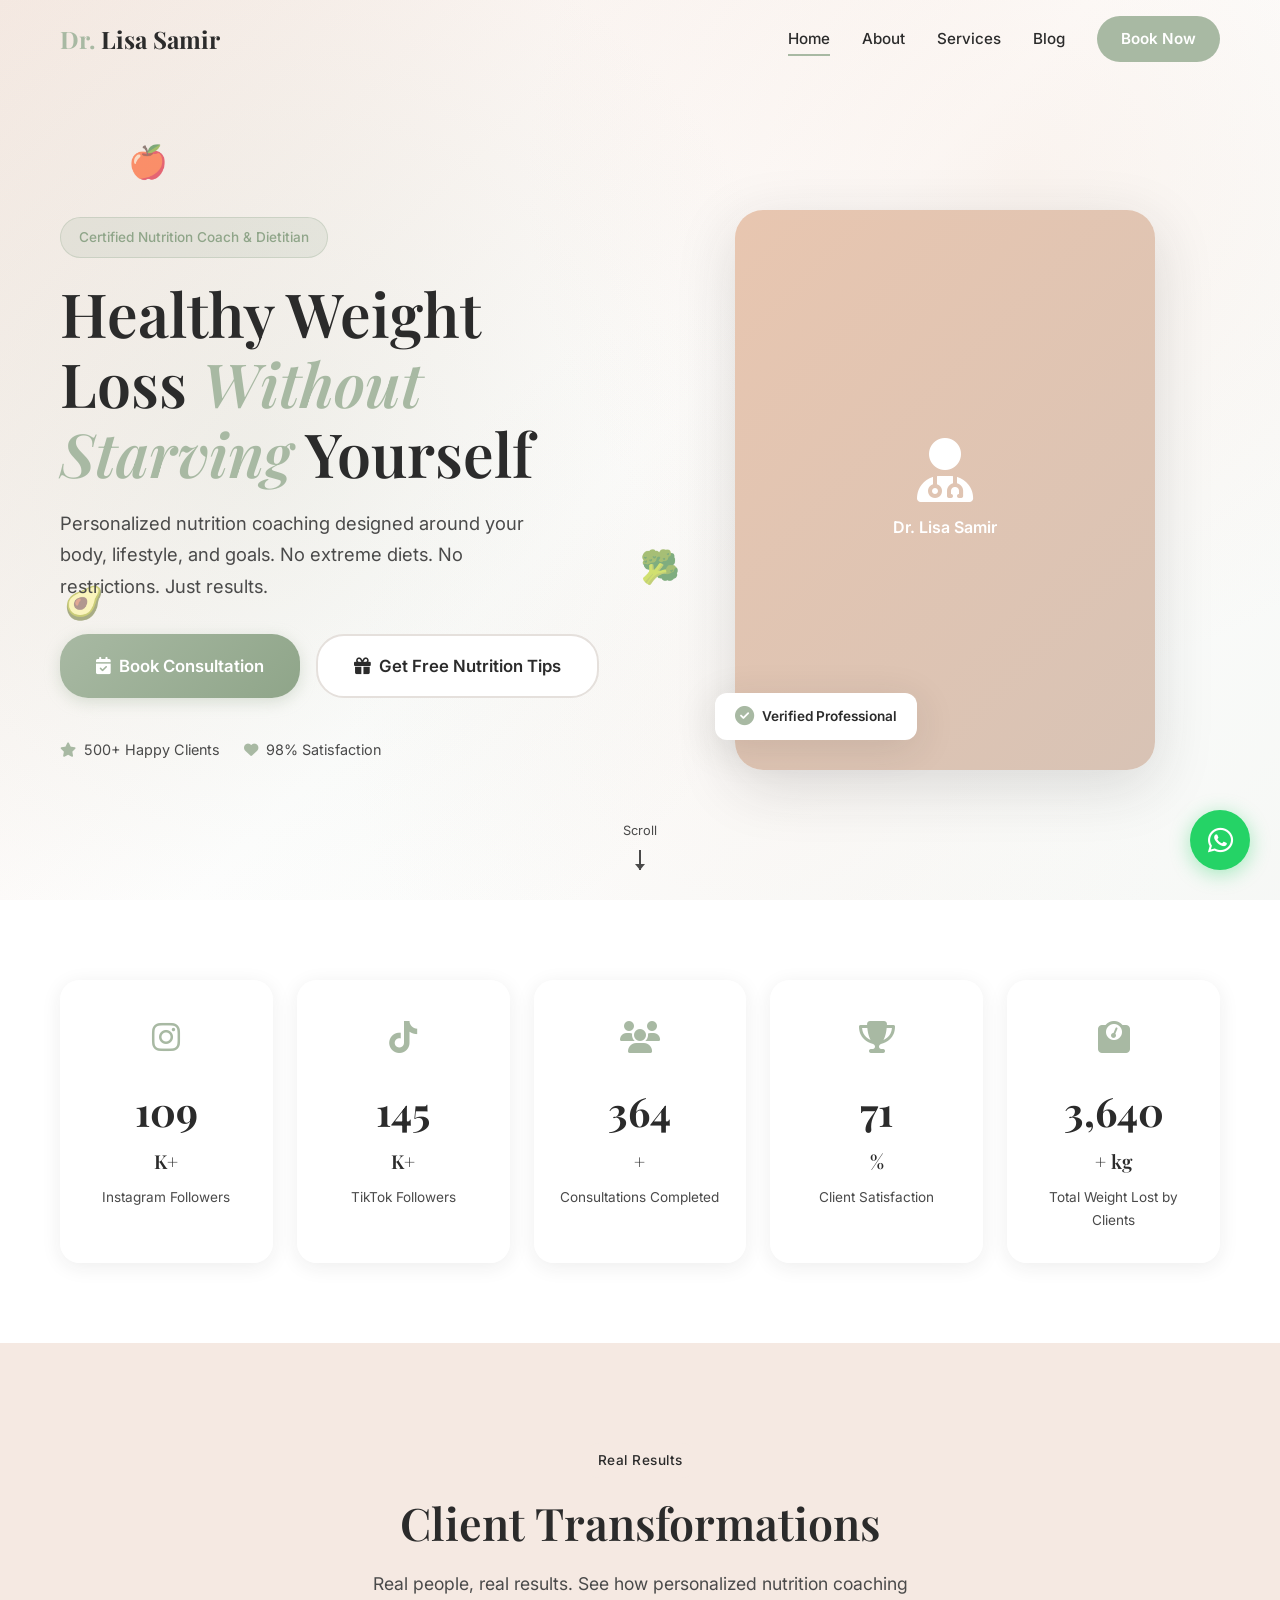
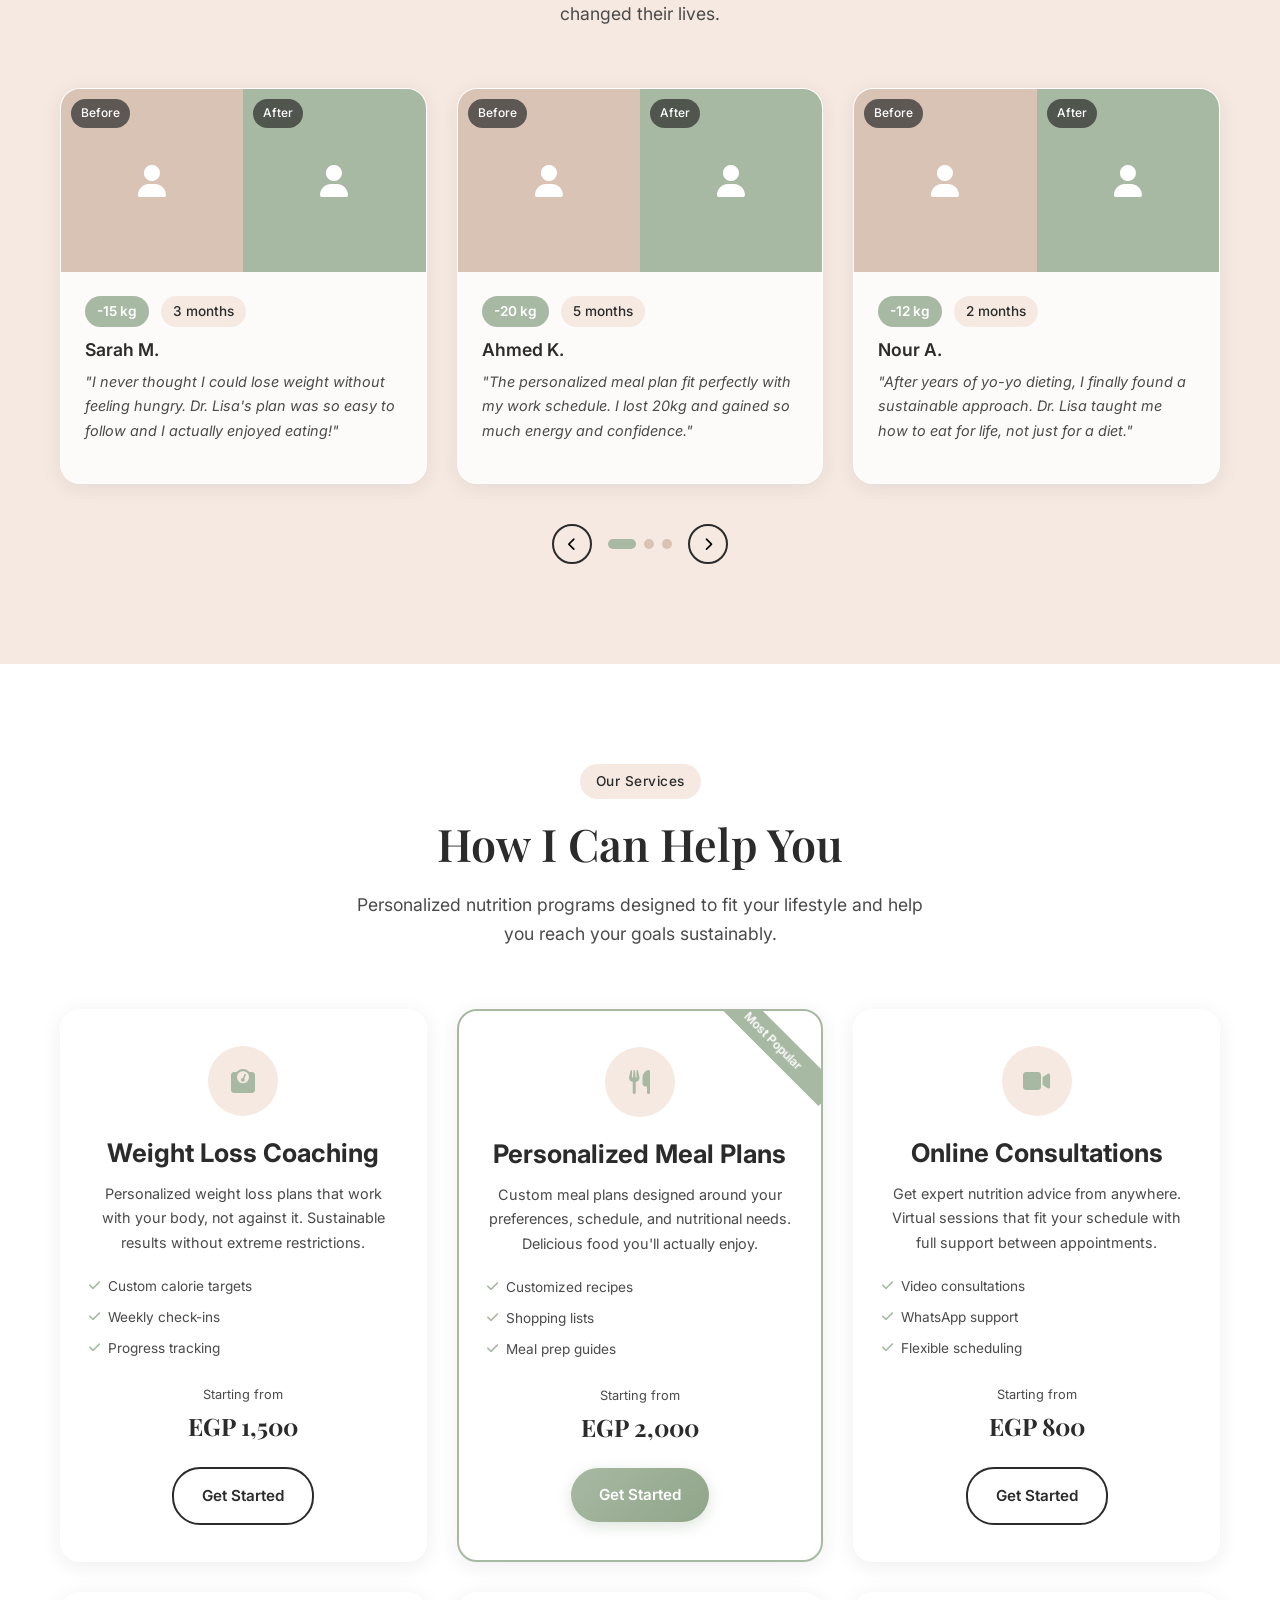
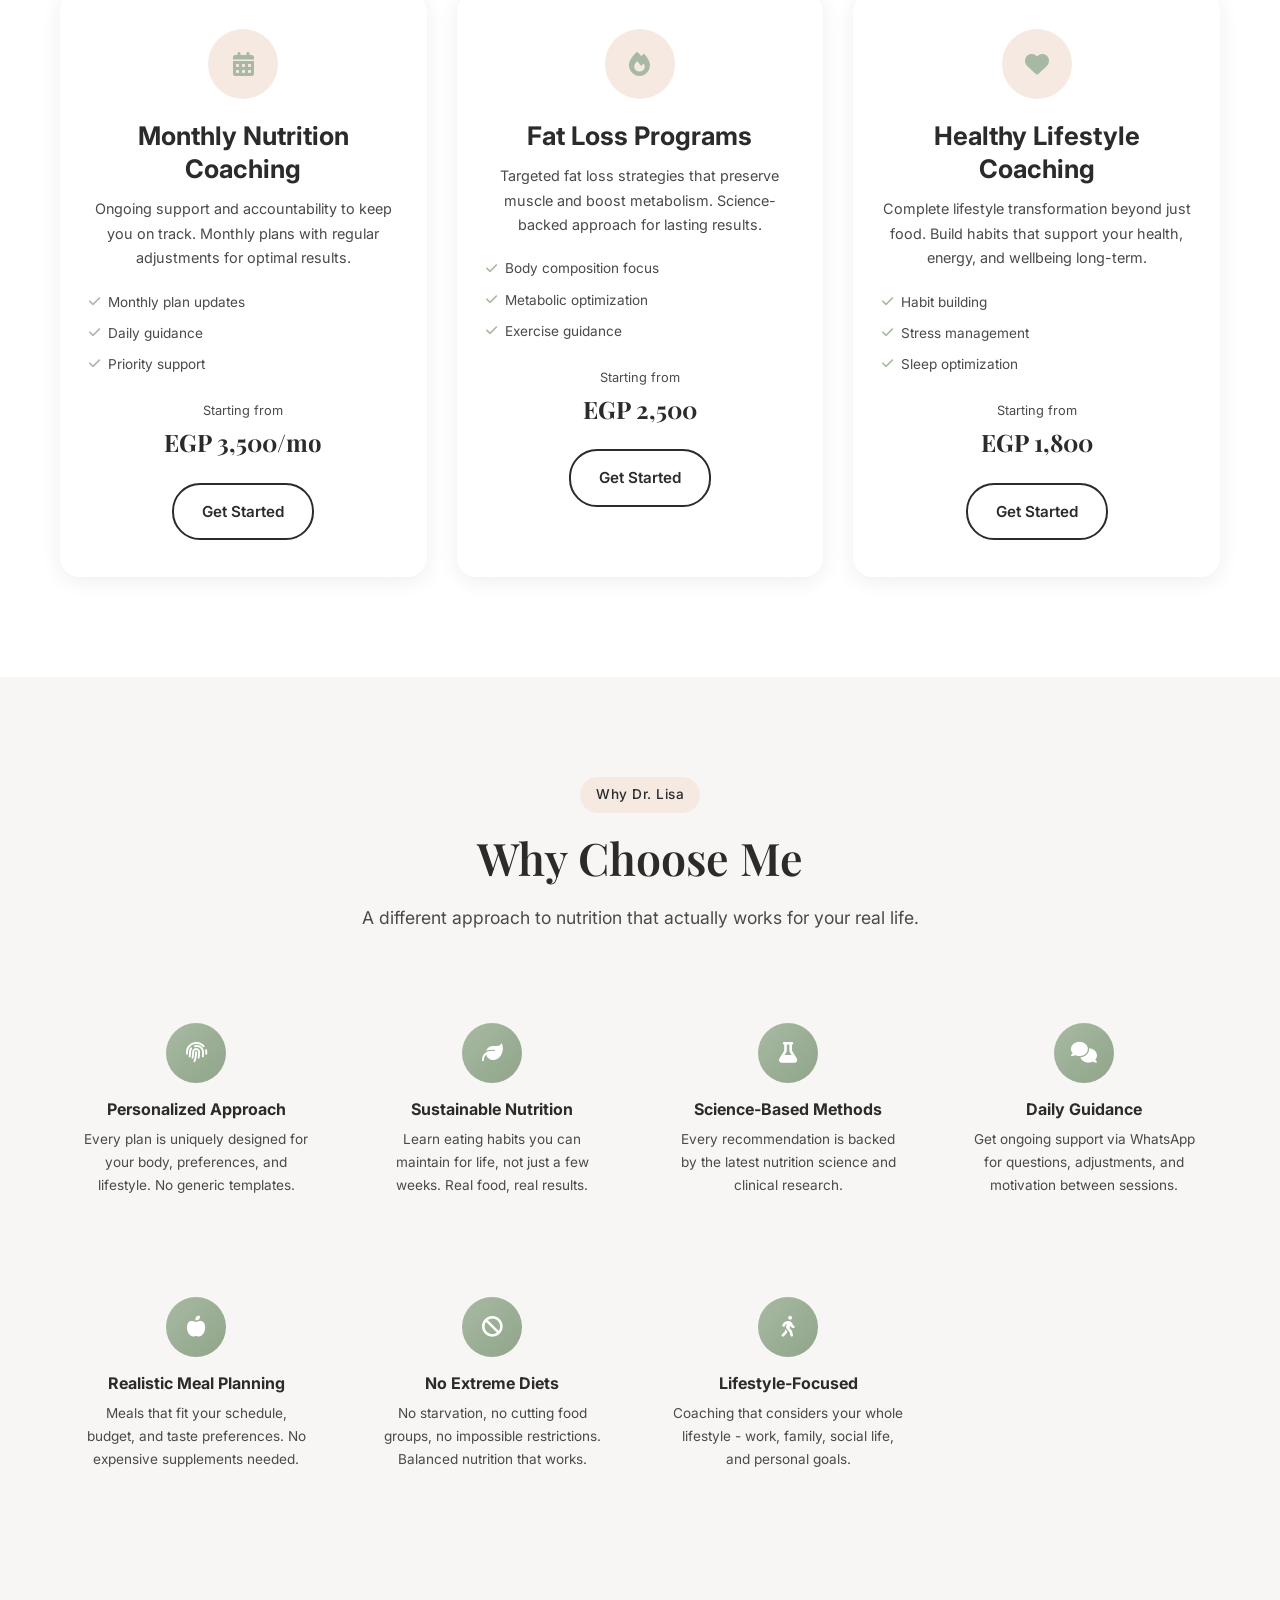
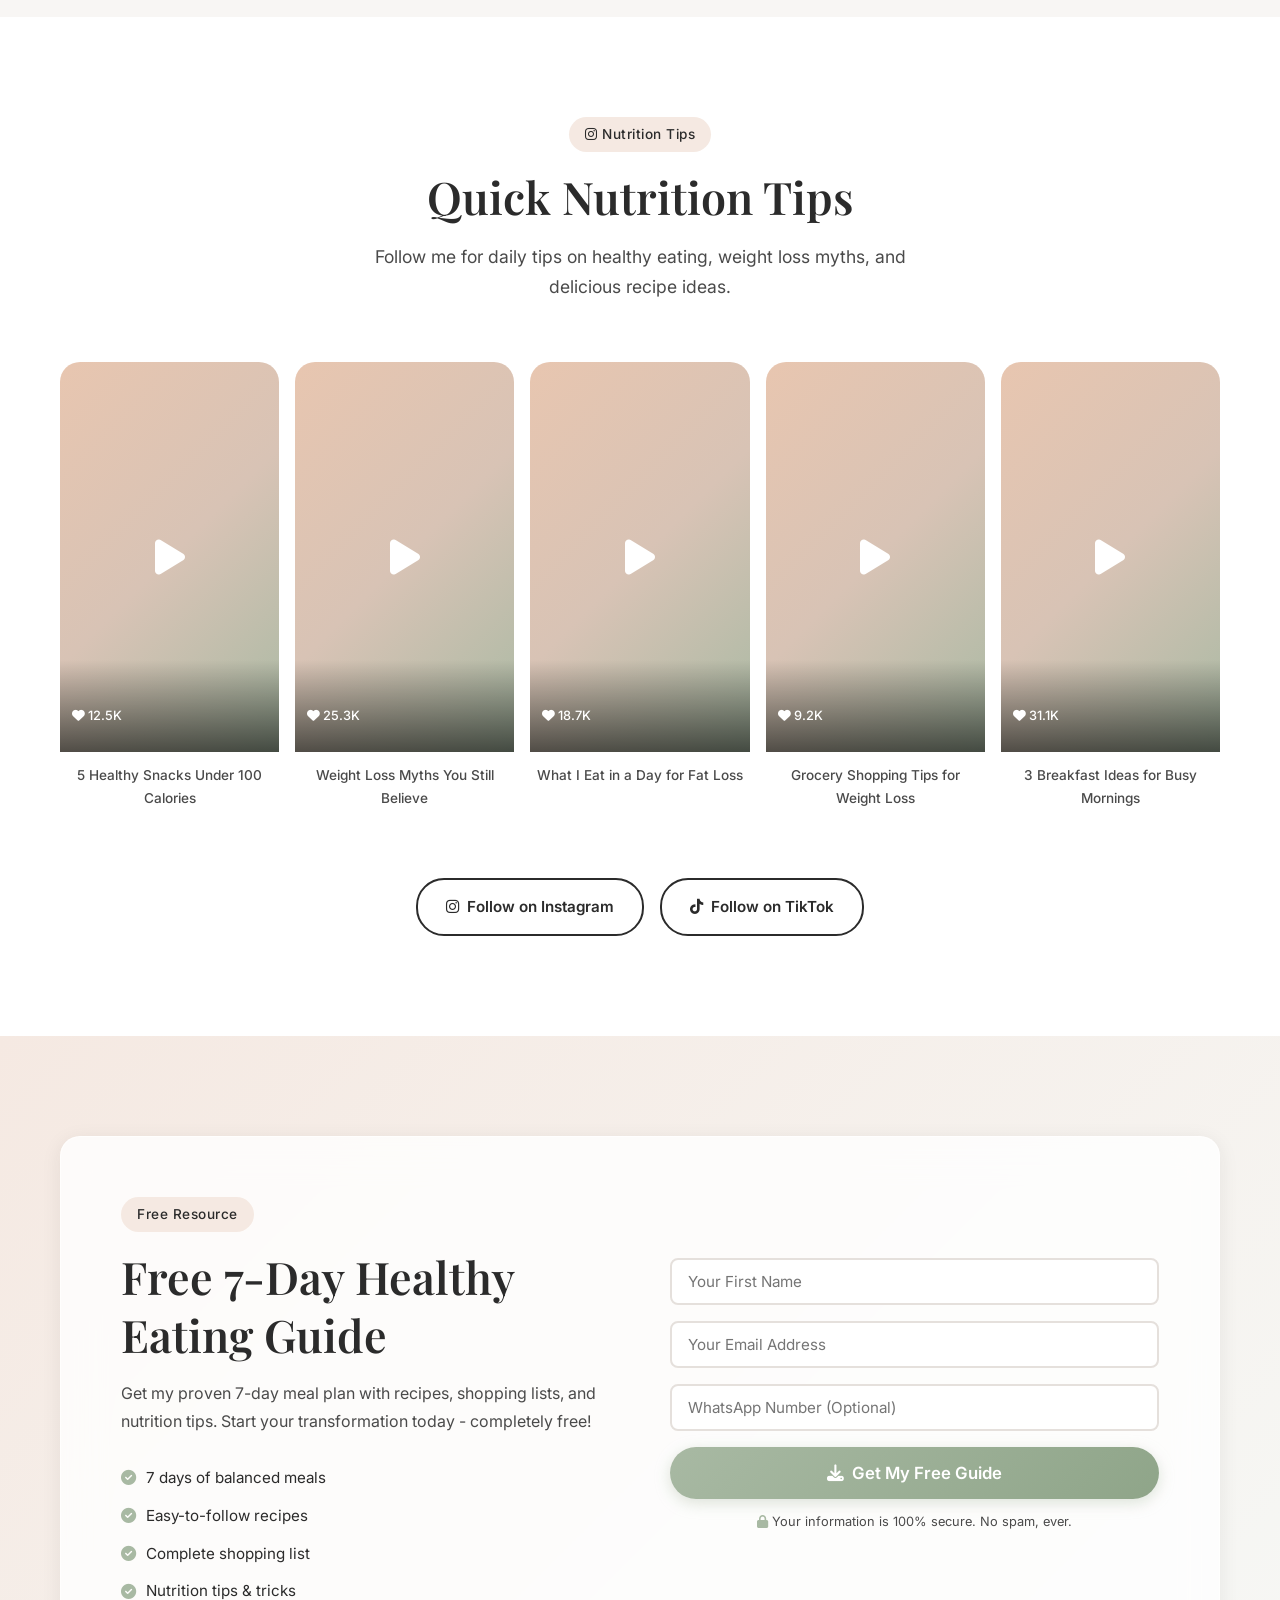
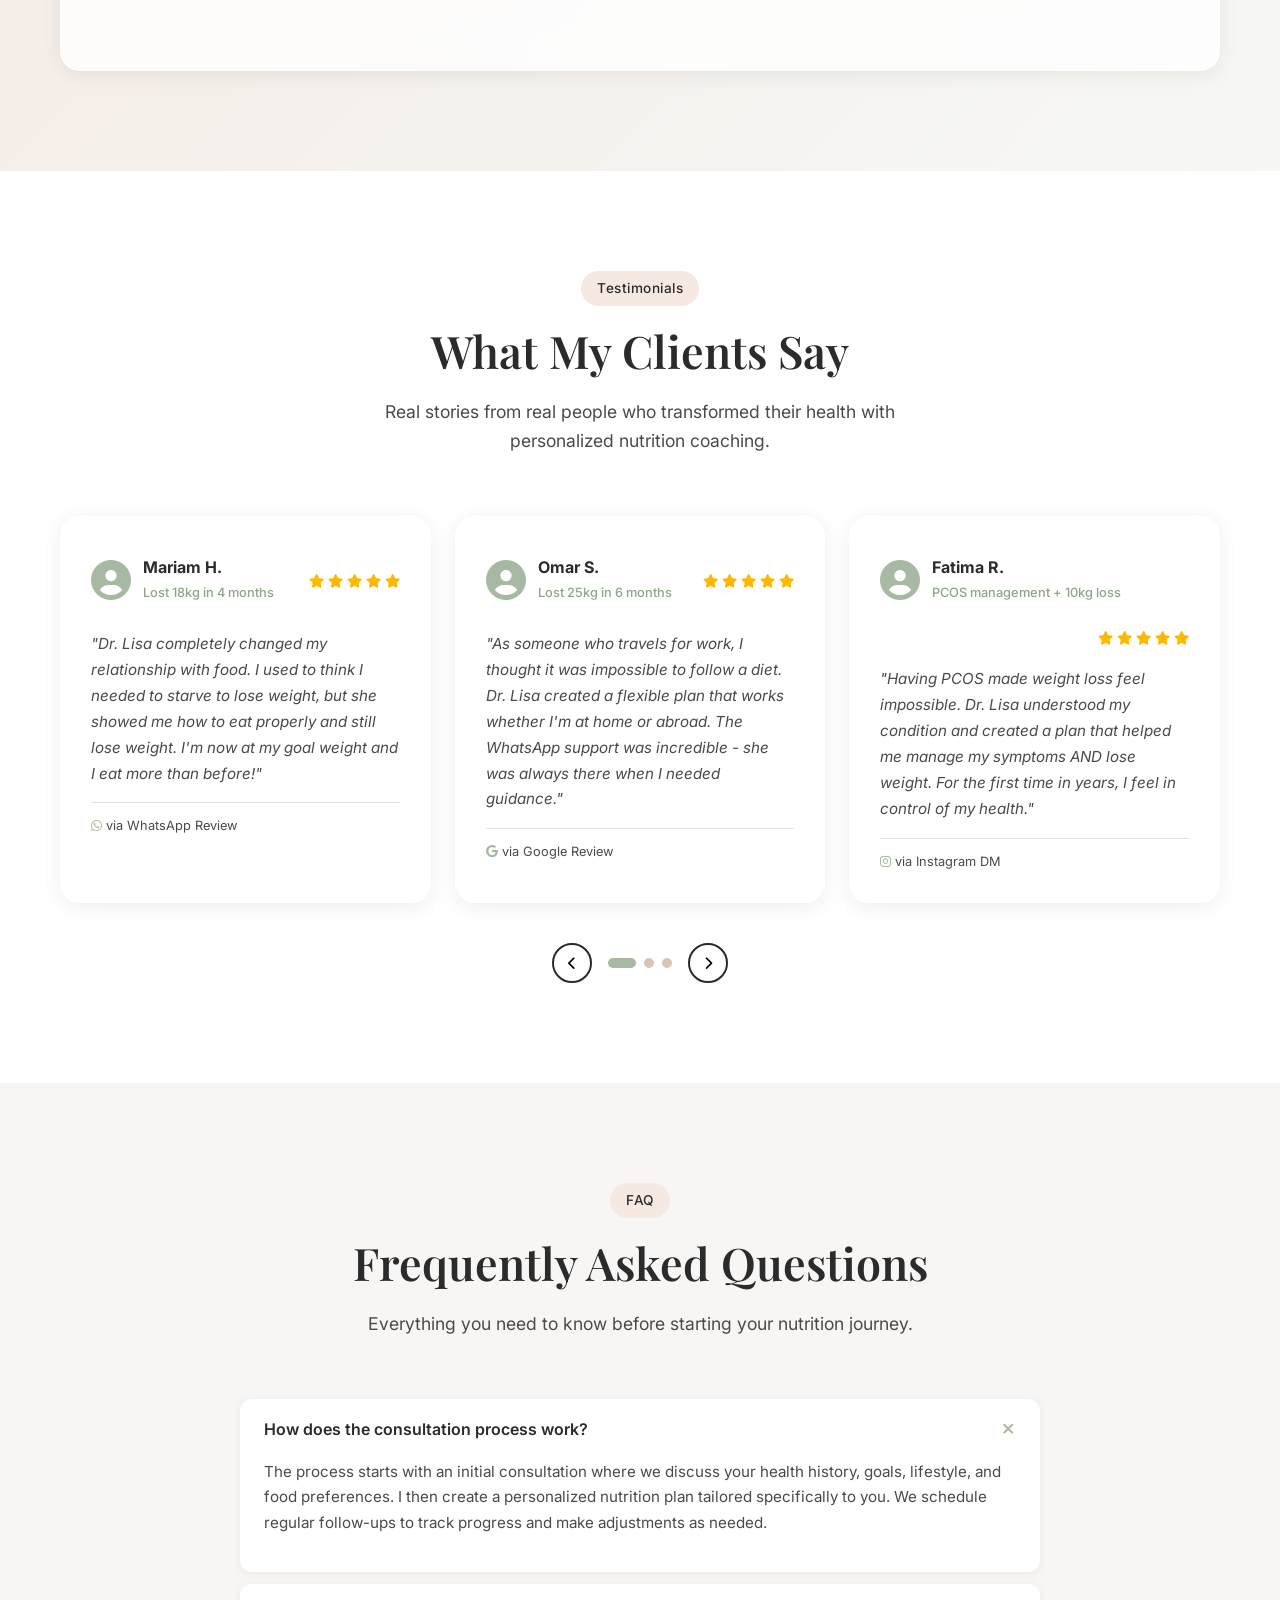
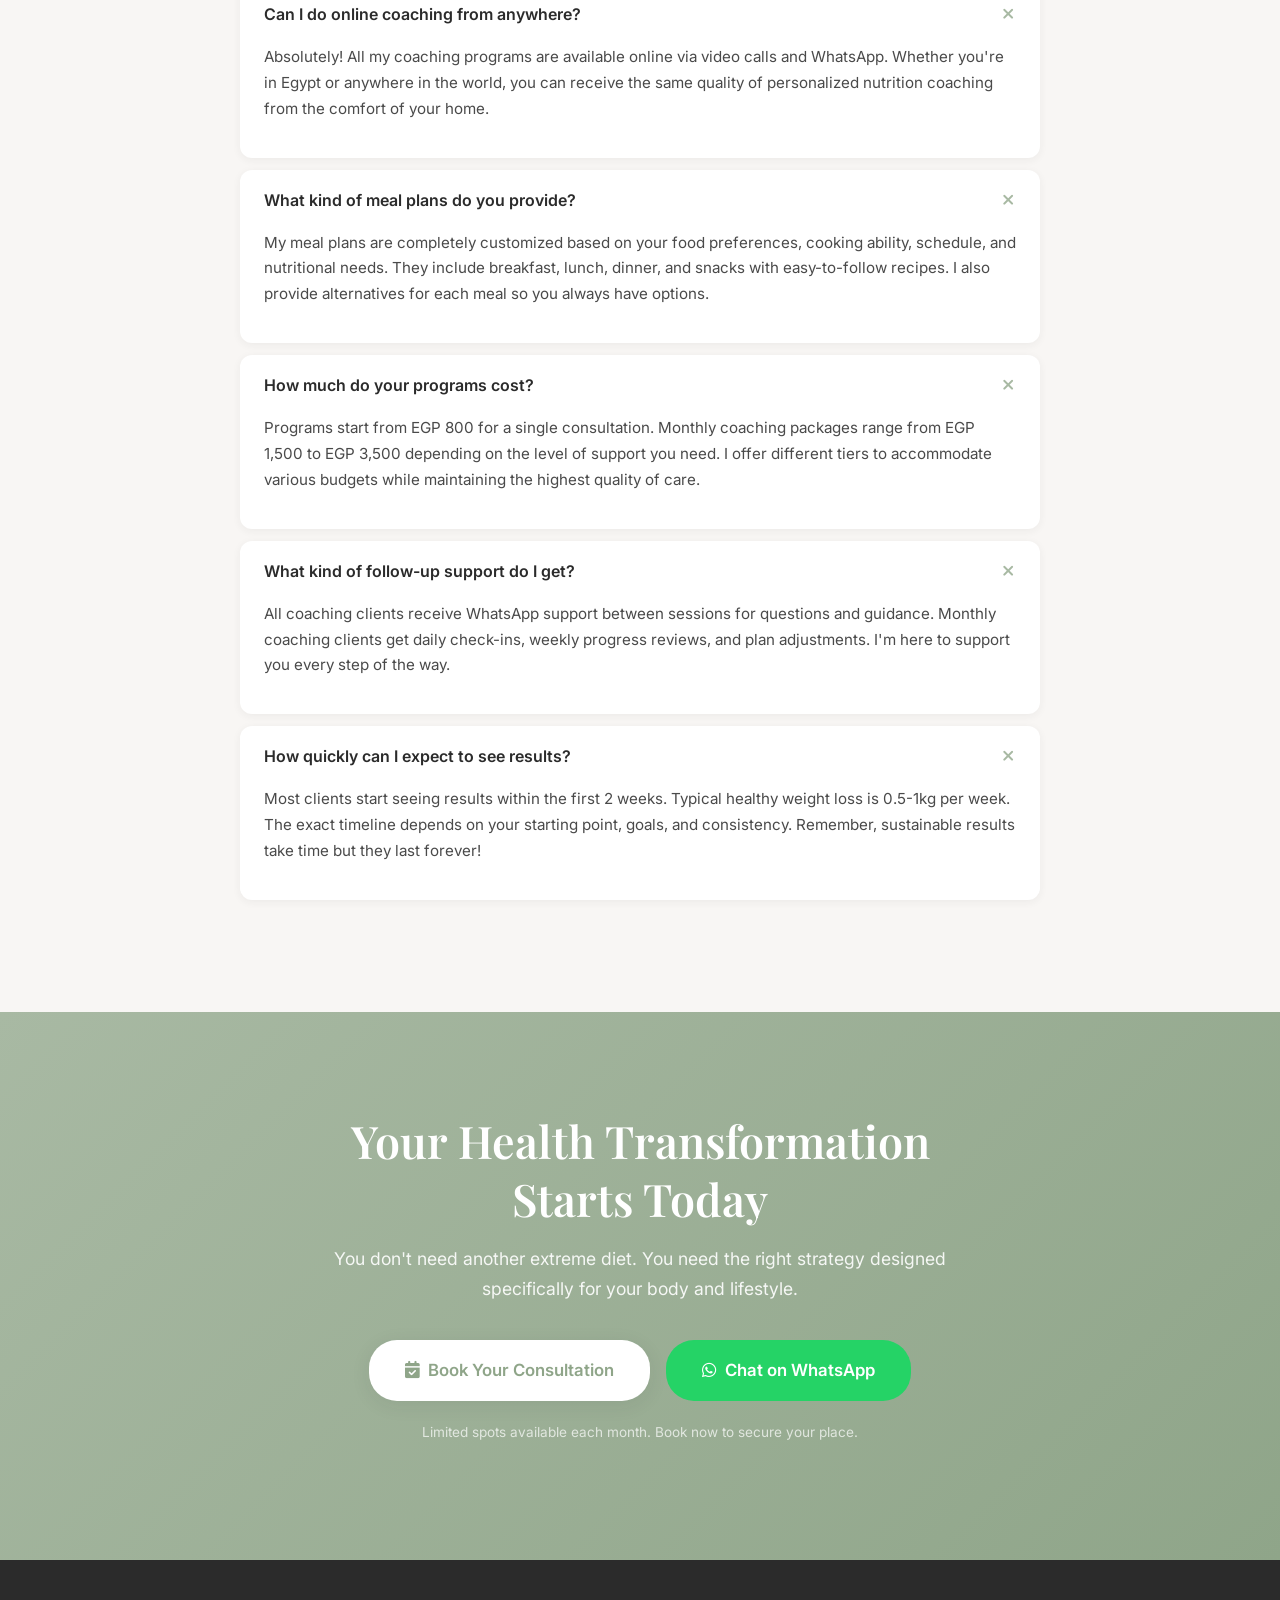
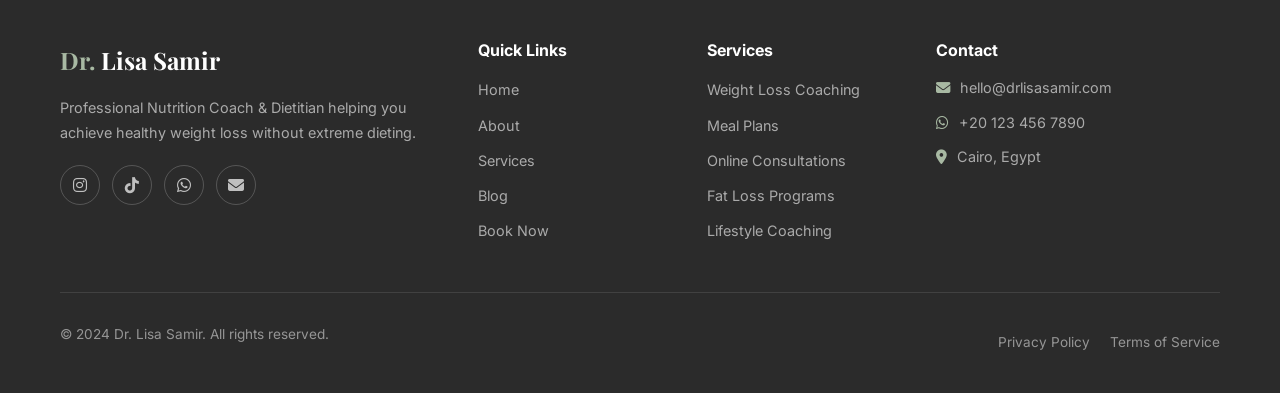
==== index.html @ b139e767 "feat: Add premium personal brand website for Dr. Lisa Samir - Homepage with Hero, Social Proof, Tran" ====
<!DOCTYPE html>
<html lang="en">
<head>
    <meta charset="UTF-8">
    <meta name="viewport" content="width=device-width, initial-scale=1.0">
    <meta name="description" content="Dr. Lisa Samir - Professional Nutrition Coach & Dietitian. Personalized nutrition coaching for healthy weight loss without extreme dieting.">
    <meta name="keywords" content="nutrition coach, dietitian, weight loss, meal plans, healthy eating, online consultation, fat loss, nutrition plans">
    <meta name="author" content="Dr. Lisa Samir">
    <title>Dr. Lisa Samir | Nutrition Coach & Dietitian - Healthy Weight Loss</title>
    <link rel="preconnect" href="https://fonts.googleapis.com">
    <link rel="preconnect" href="https://fonts.gstatic.com" crossorigin>
    <link href="https://fonts.googleapis.com/css2?family=Inter:wght@300;400;500;600;700;800&family=Playfair+Display:ital,wght@0,400;0,500;0,600;0,700;1,400;1,500&display=swap" rel="stylesheet">
    <link rel="stylesheet" href="https://cdnjs.cloudflare.com/ajax/libs/font-awesome/6.5.0/css/all.min.css">
    <link rel="stylesheet" href="css/style.css">
    <!-- Meta Pixel placeholder -->
    <!-- Google Analytics placeholder -->
</head>
<body>
    <!-- WhatsApp Floating Button -->
    <a href="https://wa.me/+201234567890" class="whatsapp-float" target="_blank" aria-label="Chat on WhatsApp">
        <i class="fab fa-whatsapp"></i>
    </a>

    <!-- Sticky CTA Mobile -->
    <div class="sticky-cta-mobile">
        <a href="booking.html" class="btn btn-primary btn-sticky">Book Consultation</a>
    </div>

    <!-- Navigation -->
    <nav class="navbar" id="navbar">
        <div class="nav-container">
            <a href="index.html" class="nav-logo">
                <span class="logo-dr">Dr.</span> Lisa Samir
            </a>
            <div class="nav-menu" id="nav-menu">
                <a href="index.html" class="nav-link active">Home</a>
                <a href="about.html" class="nav-link">About</a>
                <a href="services.html" class="nav-link">Services</a>
                <a href="blog.html" class="nav-link">Blog</a>
                <a href="booking.html" class="nav-link nav-cta">Book Now</a>
            </div>
            <button class="nav-toggle" id="nav-toggle" aria-label="Toggle menu">
                <span></span>
                <span></span>
                <span></span>
            </button>
        </div>
    </nav>
    <!-- Hero Section -->
    <section class="hero" id="hero">
        <div class="hero-bg-animation"></div>
        <div class="hero-floating-elements">
            <div class="floating-item floating-1">&#127822;</div>
            <div class="floating-item floating-2">&#129388;</div>
            <div class="floating-item floating-3">&#129361;</div>
            <div class="floating-item floating-4">&#127827;</div>
            <div class="floating-item floating-5">&#129382;</div>
        </div>
        <div class="container hero-content">
            <div class="hero-text">
                <span class="hero-badge">Certified Nutrition Coach & Dietitian</span>
                <h1 class="hero-title">Healthy Weight Loss <span class="highlight">Without Starving</span> Yourself</h1>
                <p class="hero-subtitle">Personalized nutrition coaching designed around your body, lifestyle, and goals. No extreme diets. No restrictions. Just results.</p>
                <div class="hero-ctas">
                    <a href="booking.html" class="btn btn-primary btn-lg">
                        <i class="fas fa-calendar-check"></i> Book Consultation
                    </a>
                    <a href="#lead-magnet" class="btn btn-secondary btn-lg">
                        <i class="fas fa-gift"></i> Get Free Nutrition Tips
                    </a>
                </div>
                <div class="hero-trust">
                    <div class="trust-item">
                        <i class="fas fa-star"></i>
                        <span>500+ Happy Clients</span>
                    </div>
                    <div class="trust-item">
                        <i class="fas fa-heart"></i>
                        <span>98% Satisfaction</span>
                    </div>
                </div>
            </div>
            <div class="hero-image">
                <div class="hero-image-wrapper">
                    <div class="hero-image-placeholder">
                        <i class="fas fa-user-md"></i>
                        <span>Dr. Lisa Samir</span>
                    </div>
                    <div class="hero-badge-card">
                        <i class="fas fa-check-circle"></i>
                        <span>Verified Professional</span>
                    </div>
                </div>
            </div>
        </div>
        <div class="hero-scroll-indicator">
            <span>Scroll</span>
            <div class="scroll-arrow"></div>
        </div>
    </section>
    <!-- Social Proof Section -->
    <section class="social-proof" id="social-proof">
        <div class="container">
            <div class="stats-grid">
                <div class="stat-card glass-card">
                    <div class="stat-icon"><i class="fab fa-instagram"></i></div>
                    <div class="stat-number" data-target="150">0</div>
                    <div class="stat-suffix">K+</div>
                    <div class="stat-label">Instagram Followers</div>
                </div>
                <div class="stat-card glass-card">
                    <div class="stat-icon"><i class="fab fa-tiktok"></i></div>
                    <div class="stat-number" data-target="200">0</div>
                    <div class="stat-suffix">K+</div>
                    <div class="stat-label">TikTok Followers</div>
                </div>
                <div class="stat-card glass-card">
                    <div class="stat-icon"><i class="fas fa-users"></i></div>
                    <div class="stat-number" data-target="500">0</div>
                    <div class="stat-suffix">+</div>
                    <div class="stat-label">Consultations Completed</div>
                </div>
                <div class="stat-card glass-card">
                    <div class="stat-icon"><i class="fas fa-trophy"></i></div>
                    <div class="stat-number" data-target="98">0</div>
                    <div class="stat-suffix">%</div>
                    <div class="stat-label">Client Satisfaction</div>
                </div>
                <div class="stat-card glass-card">
                    <div class="stat-icon"><i class="fas fa-weight-scale"></i></div>
                    <div class="stat-number" data-target="5000">0</div>
                    <div class="stat-suffix">+ kg</div>
                    <div class="stat-label">Total Weight Lost by Clients</div>
                </div>
            </div>
        </div>
    </section>
    <!-- Transformations Section -->
    <section class="transformations" id="transformations">
        <div class="container">
            <div class="section-header">
                <span class="section-badge">Real Results</span>
                <h2 class="section-title">Client Transformations</h2>
                <p class="section-subtitle">Real people, real results. See how personalized nutrition coaching changed their lives.</p>
            </div>
            <div class="transformations-carousel">
                <div class="transformation-card glass-card">
                    <div class="transformation-images">
                        <div class="before-after">
                            <div class="transform-img before">
                                <span class="transform-label">Before</span>
                                <div class="transform-placeholder"><i class="fas fa-user"></i></div>
                            </div>
                            <div class="transform-img after">
                                <span class="transform-label">After</span>
                                <div class="transform-placeholder success"><i class="fas fa-user"></i></div>
                            </div>
                        </div>
                    </div>
                    <div class="transformation-info">
                        <div class="transform-stats">
                            <span class="kg-lost">-15 kg</span>
                            <span class="timeline">3 months</span>
                        </div>
                        <h3>Sarah M.</h3>
                        <p class="transform-story">"I never thought I could lose weight without feeling hungry. Dr. Lisa's plan was so easy to follow and I actually enjoyed eating!"</p>
                    </div>
                </div>
                <div class="transformation-card glass-card">
                    <div class="transformation-images">
                        <div class="before-after">
                            <div class="transform-img before">
                                <span class="transform-label">Before</span>
                                <div class="transform-placeholder"><i class="fas fa-user"></i></div>
                            </div>
                            <div class="transform-img after">
                                <span class="transform-label">After</span>
                                <div class="transform-placeholder success"><i class="fas fa-user"></i></div>
                            </div>
                        </div>
                    </div>
                    <div class="transformation-info">
                        <div class="transform-stats">
                            <span class="kg-lost">-20 kg</span>
                            <span class="timeline">5 months</span>
                        </div>
                        <h3>Ahmed K.</h3>
                        <p class="transform-story">"The personalized meal plan fit perfectly with my work schedule. I lost 20kg and gained so much energy and confidence."</p>
                    </div>
                </div>
                <div class="transformation-card glass-card">
                    <div class="transformation-images">
                        <div class="before-after">
                            <div class="transform-img before">
                                <span class="transform-label">Before</span>
                                <div class="transform-placeholder"><i class="fas fa-user"></i></div>
                            </div>
                            <div class="transform-img after">
                                <span class="transform-label">After</span>
                                <div class="transform-placeholder success"><i class="fas fa-user"></i></div>
                            </div>
                        </div>
                    </div>
                    <div class="transformation-info">
                        <div class="transform-stats">
                            <span class="kg-lost">-12 kg</span>
                            <span class="timeline">2 months</span>
                        </div>
                        <h3>Nour A.</h3>
                        <p class="transform-story">"After years of yo-yo dieting, I finally found a sustainable approach. Dr. Lisa taught me how to eat for life, not just for a diet."</p>
                    </div>
                </div>
            </div>
            <div class="carousel-controls">
                <button class="carousel-btn prev" aria-label="Previous"><i class="fas fa-chevron-left"></i></button>
                <div class="carousel-dots">
                    <span class="dot active"></span>
                    <span class="dot"></span>
                    <span class="dot"></span>
                </div>
                <button class="carousel-btn next" aria-label="Next"><i class="fas fa-chevron-right"></i></button>
            </div>
        </div>
    </section>
    <!-- Services Section -->
    <section class="services" id="services">
        <div class="container">
            <div class="section-header">
                <span class="section-badge">Our Services</span>
                <h2 class="section-title">How I Can Help You</h2>
                <p class="section-subtitle">Personalized nutrition programs designed to fit your lifestyle and help you reach your goals sustainably.</p>
            </div>
            <div class="services-grid">
                <div class="service-card glass-card">
                    <div class="service-icon"><i class="fas fa-weight-scale"></i></div>
                    <h3>Weight Loss Coaching</h3>
                    <p>Personalized weight loss plans that work with your body, not against it. Sustainable results without extreme restrictions.</p>
                    <ul class="service-highlights">
                        <li><i class="fas fa-check"></i> Custom calorie targets</li>
                        <li><i class="fas fa-check"></i> Weekly check-ins</li>
                        <li><i class="fas fa-check"></i> Progress tracking</li>
                    </ul>
                    <div class="service-price">
                        <span class="price-from">Starting from</span>
                        <span class="price-amount">EGP 1,500</span>
                    </div>
                    <a href="booking.html" class="btn btn-outline">Get Started</a>
                </div>
                <div class="service-card glass-card featured">
                    <div class="featured-badge">Most Popular</div>
                    <div class="service-icon"><i class="fas fa-utensils"></i></div>
                    <h3>Personalized Meal Plans</h3>
                    <p>Custom meal plans designed around your preferences, schedule, and nutritional needs. Delicious food you'll actually enjoy.</p>
                    <ul class="service-highlights">
                        <li><i class="fas fa-check"></i> Customized recipes</li>
                        <li><i class="fas fa-check"></i> Shopping lists</li>
                        <li><i class="fas fa-check"></i> Meal prep guides</li>
                    </ul>
                    <div class="service-price">
                        <span class="price-from">Starting from</span>
                        <span class="price-amount">EGP 2,000</span>
                    </div>
                    <a href="booking.html" class="btn btn-primary">Get Started</a>
                </div>
                <div class="service-card glass-card">
                    <div class="service-icon"><i class="fas fa-video"></i></div>
                    <h3>Online Consultations</h3>
                    <p>Get expert nutrition advice from anywhere. Virtual sessions that fit your schedule with full support between appointments.</p>
                    <ul class="service-highlights">
                        <li><i class="fas fa-check"></i> Video consultations</li>
                        <li><i class="fas fa-check"></i> WhatsApp support</li>
                        <li><i class="fas fa-check"></i> Flexible scheduling</li>
                    </ul>
                    <div class="service-price">
                        <span class="price-from">Starting from</span>
                        <span class="price-amount">EGP 800</span>
                    </div>
                    <a href="booking.html" class="btn btn-outline">Get Started</a>
                </div>
                <div class="service-card glass-card">
                    <div class="service-icon"><i class="fas fa-calendar-alt"></i></div>
                    <h3>Monthly Nutrition Coaching</h3>
                    <p>Ongoing support and accountability to keep you on track. Monthly plans with regular adjustments for optimal results.</p>
                    <ul class="service-highlights">
                        <li><i class="fas fa-check"></i> Monthly plan updates</li>
                        <li><i class="fas fa-check"></i> Daily guidance</li>
                        <li><i class="fas fa-check"></i> Priority support</li>
                    </ul>
                    <div class="service-price">
                        <span class="price-from">Starting from</span>
                        <span class="price-amount">EGP 3,500/mo</span>
                    </div>
                    <a href="booking.html" class="btn btn-outline">Get Started</a>
                </div>
                <div class="service-card glass-card">
                    <div class="service-icon"><i class="fas fa-fire"></i></div>
                    <h3>Fat Loss Programs</h3>
                    <p>Targeted fat loss strategies that preserve muscle and boost metabolism. Science-backed approach for lasting results.</p>
                    <ul class="service-highlights">
                        <li><i class="fas fa-check"></i> Body composition focus</li>
                        <li><i class="fas fa-check"></i> Metabolic optimization</li>
                        <li><i class="fas fa-check"></i> Exercise guidance</li>
                    </ul>
                    <div class="service-price">
                        <span class="price-from">Starting from</span>
                        <span class="price-amount">EGP 2,500</span>
                    </div>
                    <a href="booking.html" class="btn btn-outline">Get Started</a>
                </div>
                <div class="service-card glass-card">
                    <div class="service-icon"><i class="fas fa-heart"></i></div>
                    <h3>Healthy Lifestyle Coaching</h3>
                    <p>Complete lifestyle transformation beyond just food. Build habits that support your health, energy, and wellbeing long-term.</p>
                    <ul class="service-highlights">
                        <li><i class="fas fa-check"></i> Habit building</li>
                        <li><i class="fas fa-check"></i> Stress management</li>
                        <li><i class="fas fa-check"></i> Sleep optimization</li>
                    </ul>
                    <div class="service-price">
                        <span class="price-from">Starting from</span>
                        <span class="price-amount">EGP 1,800</span>
                    </div>
                    <a href="booking.html" class="btn btn-outline">Get Started</a>
                </div>
            </div>
        </div>
    </section>
    <!-- Why Choose Section -->
    <section class="why-choose" id="why-choose">
        <div class="container">
            <div class="section-header">
                <span class="section-badge">Why Dr. Lisa</span>
                <h2 class="section-title">Why Choose Me</h2>
                <p class="section-subtitle">A different approach to nutrition that actually works for your real life.</p>
            </div>
            <div class="why-grid">
                <div class="why-card">
                    <div class="why-icon"><i class="fas fa-fingerprint"></i></div>
                    <h3>Personalized Approach</h3>
                    <p>Every plan is uniquely designed for your body, preferences, and lifestyle. No generic templates.</p>
                </div>
                <div class="why-card">
                    <div class="why-icon"><i class="fas fa-leaf"></i></div>
                    <h3>Sustainable Nutrition</h3>
                    <p>Learn eating habits you can maintain for life, not just a few weeks. Real food, real results.</p>
                </div>
                <div class="why-card">
                    <div class="why-icon"><i class="fas fa-flask"></i></div>
                    <h3>Science-Based Methods</h3>
                    <p>Every recommendation is backed by the latest nutrition science and clinical research.</p>
                </div>
                <div class="why-card">
                    <div class="why-icon"><i class="fas fa-comments"></i></div>
                    <h3>Daily Guidance</h3>
                    <p>Get ongoing support via WhatsApp for questions, adjustments, and motivation between sessions.</p>
                </div>
                <div class="why-card">
                    <div class="why-icon"><i class="fas fa-apple-whole"></i></div>
                    <h3>Realistic Meal Planning</h3>
                    <p>Meals that fit your schedule, budget, and taste preferences. No expensive supplements needed.</p>
                </div>
                <div class="why-card">
                    <div class="why-icon"><i class="fas fa-ban"></i></div>
                    <h3>No Extreme Diets</h3>
                    <p>No starvation, no cutting food groups, no impossible restrictions. Balanced nutrition that works.</p>
                </div>
                <div class="why-card">
                    <div class="why-icon"><i class="fas fa-person-walking"></i></div>
                    <h3>Lifestyle-Focused</h3>
                    <p>Coaching that considers your whole lifestyle - work, family, social life, and personal goals.</p>
                </div>
            </div>
        </div>
    </section>
    <!-- Educational Reels Section -->
    <section class="reels-section" id="reels">
        <div class="container">
            <div class="section-header">
                <span class="section-badge"><i class="fab fa-instagram"></i> Nutrition Tips</span>
                <h2 class="section-title">Quick Nutrition Tips</h2>
                <p class="section-subtitle">Follow me for daily tips on healthy eating, weight loss myths, and delicious recipe ideas.</p>
            </div>
            <div class="reels-grid">
                <div class="reel-card">
                    <div class="reel-placeholder">
                        <i class="fas fa-play"></i>
                        <div class="reel-overlay">
                            <span class="reel-views"><i class="fas fa-heart"></i> 12.5K</span>
                        </div>
                    </div>
                    <p class="reel-title">5 Healthy Snacks Under 100 Calories</p>
                </div>
                <div class="reel-card">
                    <div class="reel-placeholder">
                        <i class="fas fa-play"></i>
                        <div class="reel-overlay">
                            <span class="reel-views"><i class="fas fa-heart"></i> 25.3K</span>
                        </div>
                    </div>
                    <p class="reel-title">Weight Loss Myths You Still Believe</p>
                </div>
                <div class="reel-card">
                    <div class="reel-placeholder">
                        <i class="fas fa-play"></i>
                        <div class="reel-overlay">
                            <span class="reel-views"><i class="fas fa-heart"></i> 18.7K</span>
                        </div>
                    </div>
                    <p class="reel-title">What I Eat in a Day for Fat Loss</p>
                </div>
                <div class="reel-card">
                    <div class="reel-placeholder">
                        <i class="fas fa-play"></i>
                        <div class="reel-overlay">
                            <span class="reel-views"><i class="fas fa-heart"></i> 9.2K</span>
                        </div>
                    </div>
                    <p class="reel-title">Grocery Shopping Tips for Weight Loss</p>
                </div>
                <div class="reel-card">
                    <div class="reel-placeholder">
                        <i class="fas fa-play"></i>
                        <div class="reel-overlay">
                            <span class="reel-views"><i class="fas fa-heart"></i> 31.1K</span>
                        </div>
                    </div>
                    <p class="reel-title">3 Breakfast Ideas for Busy Mornings</p>
                </div>
            </div>
            <div class="reels-cta">
                <a href="https://instagram.com" target="_blank" class="btn btn-outline">
                    <i class="fab fa-instagram"></i> Follow on Instagram
                </a>
                <a href="https://tiktok.com" target="_blank" class="btn btn-outline">
                    <i class="fab fa-tiktok"></i> Follow on TikTok
                </a>
            </div>
        </div>
    </section>
    <!-- Lead Magnet Section -->
    <section class="lead-magnet" id="lead-magnet">
        <div class="container">
            <div class="lead-magnet-wrapper glass-card">
                <div class="lead-magnet-content">
                    <span class="section-badge">Free Resource</span>
                    <h2>Free 7-Day Healthy Eating Guide</h2>
                    <p>Get my proven 7-day meal plan with recipes, shopping lists, and nutrition tips. Start your transformation today - completely free!</p>
                    <ul class="lead-magnet-benefits">
                        <li><i class="fas fa-check-circle"></i> 7 days of balanced meals</li>
                        <li><i class="fas fa-check-circle"></i> Easy-to-follow recipes</li>
                        <li><i class="fas fa-check-circle"></i> Complete shopping list</li>
                        <li><i class="fas fa-check-circle"></i> Nutrition tips & tricks</li>
                    </ul>
                </div>
                <div class="lead-magnet-form">
                    <form class="email-capture-form" id="leadForm">
                        <div class="form-group">
                            <input type="text" placeholder="Your First Name" required>
                        </div>
                        <div class="form-group">
                            <input type="email" placeholder="Your Email Address" required>
                        </div>
                        <div class="form-group">
                            <input type="tel" placeholder="WhatsApp Number (Optional)">
                        </div>
                        <button type="submit" class="btn btn-primary btn-lg btn-full">
                            <i class="fas fa-download"></i> Get My Free Guide
                        </button>
                        <p class="form-note"><i class="fas fa-lock"></i> Your information is 100% secure. No spam, ever.</p>
                    </form>
                </div>
            </div>
        </div>
    </section>
    <!-- Testimonials Section -->
    <section class="testimonials" id="testimonials">
        <div class="container">
            <div class="section-header">
                <span class="section-badge">Testimonials</span>
                <h2 class="section-title">What My Clients Say</h2>
                <p class="section-subtitle">Real stories from real people who transformed their health with personalized nutrition coaching.</p>
            </div>
            <div class="testimonials-slider">
                <div class="testimonial-card glass-card">
                    <div class="testimonial-header">
                        <div class="testimonial-avatar">
                            <i class="fas fa-user-circle"></i>
                        </div>
                        <div class="testimonial-info">
                            <h4>Mariam H.</h4>
                            <span class="testimonial-result">Lost 18kg in 4 months</span>
                        </div>
                        <div class="testimonial-rating">
                            <i class="fas fa-star"></i>
                            <i class="fas fa-star"></i>
                            <i class="fas fa-star"></i>
                            <i class="fas fa-star"></i>
                            <i class="fas fa-star"></i>
                        </div>
                    </div>
                    <p class="testimonial-text">"Dr. Lisa completely changed my relationship with food. I used to think I needed to starve to lose weight, but she showed me how to eat properly and still lose weight. I'm now at my goal weight and I eat more than before!"</p>
                    <div class="testimonial-platform">
                        <i class="fab fa-whatsapp"></i> via WhatsApp Review
                    </div>
                </div>
                <div class="testimonial-card glass-card">
                    <div class="testimonial-header">
                        <div class="testimonial-avatar">
                            <i class="fas fa-user-circle"></i>
                        </div>
                        <div class="testimonial-info">
                            <h4>Omar S.</h4>
                            <span class="testimonial-result">Lost 25kg in 6 months</span>
                        </div>
                        <div class="testimonial-rating">
                            <i class="fas fa-star"></i>
                            <i class="fas fa-star"></i>
                            <i class="fas fa-star"></i>
                            <i class="fas fa-star"></i>
                            <i class="fas fa-star"></i>
                        </div>
                    </div>
                    <p class="testimonial-text">"As someone who travels for work, I thought it was impossible to follow a diet. Dr. Lisa created a flexible plan that works whether I'm at home or abroad. The WhatsApp support was incredible - she was always there when I needed guidance."</p>
                    <div class="testimonial-platform">
                        <i class="fab fa-google"></i> via Google Review
                    </div>
                </div>
                <div class="testimonial-card glass-card">
                    <div class="testimonial-header">
                        <div class="testimonial-avatar">
                            <i class="fas fa-user-circle"></i>
                        </div>
                        <div class="testimonial-info">
                            <h4>Fatima R.</h4>
                            <span class="testimonial-result">PCOS management + 10kg loss</span>
                        </div>
                        <div class="testimonial-rating">
                            <i class="fas fa-star"></i>
                            <i class="fas fa-star"></i>
                            <i class="fas fa-star"></i>
                            <i class="fas fa-star"></i>
                            <i class="fas fa-star"></i>
                        </div>
                    </div>
                    <p class="testimonial-text">"Having PCOS made weight loss feel impossible. Dr. Lisa understood my condition and created a plan that helped me manage my symptoms AND lose weight. For the first time in years, I feel in control of my health."</p>
                    <div class="testimonial-platform">
                        <i class="fab fa-instagram"></i> via Instagram DM
                    </div>
                </div>
            </div>
            <div class="testimonial-controls">
                <button class="carousel-btn prev" aria-label="Previous testimonial"><i class="fas fa-chevron-left"></i></button>
                <div class="carousel-dots testimonial-dots">
                    <span class="dot active"></span>
                    <span class="dot"></span>
                    <span class="dot"></span>
                </div>
                <button class="carousel-btn next" aria-label="Next testimonial"><i class="fas fa-chevron-right"></i></button>
            </div>
        </div>
    </section>
    <!-- FAQ Section -->
    <section class="faq" id="faq">
        <div class="container">
            <div class="section-header">
                <span class="section-badge">FAQ</span>
                <h2 class="section-title">Frequently Asked Questions</h2>
                <p class="section-subtitle">Everything you need to know before starting your nutrition journey.</p>
            </div>
            <div class="faq-list">
                <div class="faq-item">
                    <button class="faq-question">
                        <span>How does the consultation process work?</span>
                        <i class="fas fa-plus"></i>
                    </button>
                    <div class="faq-answer">
                        <p>The process starts with an initial consultation where we discuss your health history, goals, lifestyle, and food preferences. I then create a personalized nutrition plan tailored specifically to you. We schedule regular follow-ups to track progress and make adjustments as needed.</p>
                    </div>
                </div>
                <div class="faq-item">
                    <button class="faq-question">
                        <span>Can I do online coaching from anywhere?</span>
                        <i class="fas fa-plus"></i>
                    </button>
                    <div class="faq-answer">
                        <p>Absolutely! All my coaching programs are available online via video calls and WhatsApp. Whether you're in Egypt or anywhere in the world, you can receive the same quality of personalized nutrition coaching from the comfort of your home.</p>
                    </div>
                </div>
                <div class="faq-item">
                    <button class="faq-question">
                        <span>What kind of meal plans do you provide?</span>
                        <i class="fas fa-plus"></i>
                    </button>
                    <div class="faq-answer">
                        <p>My meal plans are completely customized based on your food preferences, cooking ability, schedule, and nutritional needs. They include breakfast, lunch, dinner, and snacks with easy-to-follow recipes. I also provide alternatives for each meal so you always have options.</p>
                    </div>
                </div>
                <div class="faq-item">
                    <button class="faq-question">
                        <span>How much do your programs cost?</span>
                        <i class="fas fa-plus"></i>
                    </button>
                    <div class="faq-answer">
                        <p>Programs start from EGP 800 for a single consultation. Monthly coaching packages range from EGP 1,500 to EGP 3,500 depending on the level of support you need. I offer different tiers to accommodate various budgets while maintaining the highest quality of care.</p>
                    </div>
                </div>
                <div class="faq-item">
                    <button class="faq-question">
                        <span>What kind of follow-up support do I get?</span>
                        <i class="fas fa-plus"></i>
                    </button>
                    <div class="faq-answer">
                        <p>All coaching clients receive WhatsApp support between sessions for questions and guidance. Monthly coaching clients get daily check-ins, weekly progress reviews, and plan adjustments. I'm here to support you every step of the way.</p>
                    </div>
                </div>
                <div class="faq-item">
                    <button class="faq-question">
                        <span>How quickly can I expect to see results?</span>
                        <i class="fas fa-plus"></i>
                    </button>
                    <div class="faq-answer">
                        <p>Most clients start seeing results within the first 2 weeks. Typical healthy weight loss is 0.5-1kg per week. The exact timeline depends on your starting point, goals, and consistency. Remember, sustainable results take time but they last forever!</p>
                    </div>
                </div>
            </div>
        </div>
    </section>

    <!-- Final CTA Section -->
    <section class="final-cta" id="final-cta">
        <div class="container">
            <div class="cta-content">
                <h2 class="cta-title">Your Health Transformation Starts Today</h2>
                <p class="cta-subtitle">You don't need another extreme diet. You need the right strategy designed specifically for your body and lifestyle.</p>
                <div class="cta-buttons">
                    <a href="booking.html" class="btn btn-primary btn-lg">
                        <i class="fas fa-calendar-check"></i> Book Your Consultation
                    </a>
                    <a href="https://wa.me/+201234567890" class="btn btn-whatsapp btn-lg" target="_blank">
                        <i class="fab fa-whatsapp"></i> Chat on WhatsApp
                    </a>
                </div>
                <p class="cta-note">Limited spots available each month. Book now to secure your place.</p>
            </div>
        </div>
    </section>

    <!-- Footer -->
    <footer class="footer">
        <div class="container">
            <div class="footer-grid">
                <div class="footer-brand">
                    <a href="index.html" class="footer-logo">
                        <span class="logo-dr">Dr.</span> Lisa Samir
                    </a>
                    <p>Professional Nutrition Coach & Dietitian helping you achieve healthy weight loss without extreme dieting.</p>
                    <div class="footer-social">
                        <a href="https://instagram.com" target="_blank" aria-label="Instagram"><i class="fab fa-instagram"></i></a>
                        <a href="https://tiktok.com" target="_blank" aria-label="TikTok"><i class="fab fa-tiktok"></i></a>
                        <a href="https://wa.me/+201234567890" target="_blank" aria-label="WhatsApp"><i class="fab fa-whatsapp"></i></a>
                        <a href="mailto:hello@drlisasamir.com" aria-label="Email"><i class="fas fa-envelope"></i></a>
                    </div>
                </div>
                <div class="footer-links">
                    <h4>Quick Links</h4>
                    <ul>
                        <li><a href="index.html">Home</a></li>
                        <li><a href="about.html">About</a></li>
                        <li><a href="services.html">Services</a></li>
                        <li><a href="blog.html">Blog</a></li>
                        <li><a href="booking.html">Book Now</a></li>
                    </ul>
                </div>
                <div class="footer-links">
                    <h4>Services</h4>
                    <ul>
                        <li><a href="services.html">Weight Loss Coaching</a></li>
                        <li><a href="services.html">Meal Plans</a></li>
                        <li><a href="services.html">Online Consultations</a></li>
                        <li><a href="services.html">Fat Loss Programs</a></li>
                        <li><a href="services.html">Lifestyle Coaching</a></li>
                    </ul>
                </div>
                <div class="footer-contact">
                    <h4>Contact</h4>
                    <ul>
                        <li><i class="fas fa-envelope"></i> hello@drlisasamir.com</li>
                        <li><i class="fab fa-whatsapp"></i> +20 123 456 7890</li>
                        <li><i class="fas fa-map-marker-alt"></i> Cairo, Egypt</li>
                    </ul>
                </div>
            </div>
            <div class="footer-bottom">
                <p>&copy; 2024 Dr. Lisa Samir. All rights reserved.</p>
                <div class="footer-bottom-links">
                    <a href="#">Privacy Policy</a>
                    <a href="#">Terms of Service</a>
                </div>
            </div>
        </div>
    </footer>

    <script src="js/main.js"></script>
</body>
</html>
---- css/style.css ----
/* ============================================
   DR. LISA SAMIR - PREMIUM WELLNESS WEBSITE
   Color Palette:
   - Soft Beige: #F5E9E2
   - Warm White: #FFFFFF
   - Sage Green: #A8B9A3
   - Nude Peach: #E8C6B0
   - Soft Sand: #D8C3B5
   - Charcoal Text: #2B2B2B
   ============================================ */

/* ============ CSS VARIABLES ============ */
:root {
    --beige: #F5E9E2;
    --white: #FFFFFF;
    --sage: #A8B9A3;
    --sage-dark: #8FA589;
    --peach: #E8C6B0;
    --sand: #D8C3B5;
    --charcoal: #2B2B2B;
    --charcoal-light: #4A4A4A;
    --gray-light: #F8F6F4;
    --gray-medium: #E5E0DC;
    --shadow-sm: 0 2px 8px rgba(43, 43, 43, 0.06);
    --shadow-md: 0 4px 20px rgba(43, 43, 43, 0.08);
    --shadow-lg: 0 8px 40px rgba(43, 43, 43, 0.12);
    --shadow-xl: 0 16px 60px rgba(43, 43, 43, 0.15);
    --radius-sm: 8px;
    --radius-md: 12px;
    --radius-lg: 20px;
    --radius-xl: 28px;
    --transition: all 0.3s cubic-bezier(0.4, 0, 0.2, 1);
    --transition-slow: all 0.6s cubic-bezier(0.4, 0, 0.2, 1);
    --font-primary: 'Inter', -apple-system, BlinkMacSystemFont, sans-serif;
    --font-display: 'Playfair Display', Georgia, serif;
}

/* ============ RESET & BASE ============ */
*, *::before, *::after {
    margin: 0;
    padding: 0;
    box-sizing: border-box;
}

html {
    scroll-behavior: smooth;
    font-size: 16px;
}

body {
    font-family: var(--font-primary);
    color: var(--charcoal);
    background: var(--white);
    line-height: 1.7;
    overflow-x: hidden;
    -webkit-font-smoothing: antialiased;
}

img {
    max-width: 100%;
    height: auto;
    display: block;
}

a {
    text-decoration: none;
    color: inherit;
    transition: var(--transition);
}

ul {
    list-style: none;
}

.container {
    max-width: 1200px;
    margin: 0 auto;
    padding: 0 20px;
}

/* ============ TYPOGRAPHY ============ */
h1, h2, h3, h4, h5, h6 {
    font-family: var(--font-display);
    font-weight: 600;
    line-height: 1.3;
    color: var(--charcoal);
}

h1 { font-size: clamp(2.2rem, 5vw, 3.5rem); }
h2 { font-size: clamp(1.8rem, 4vw, 2.8rem); }
h3 { font-size: clamp(1.3rem, 2.5vw, 1.6rem); }
h4 { font-size: 1.1rem; }

p {
    color: var(--charcoal-light);
    margin-bottom: 1rem;
}


/* ============ BUTTONS ============ */
.btn {
    display: inline-flex;
    align-items: center;
    gap: 8px;
    padding: 14px 28px;
    border-radius: var(--radius-xl);
    font-family: var(--font-primary);
    font-weight: 600;
    font-size: 0.95rem;
    border: none;
    cursor: pointer;
    transition: var(--transition);
    text-align: center;
    justify-content: center;
    white-space: nowrap;
}

.btn-primary {
    background: linear-gradient(135deg, var(--sage), var(--sage-dark));
    color: var(--white);
    box-shadow: 0 4px 15px rgba(168, 185, 163, 0.4);
}

.btn-primary:hover {
    transform: translateY(-2px);
    box-shadow: 0 8px 25px rgba(168, 185, 163, 0.5);
}

.btn-secondary {
    background: var(--white);
    color: var(--charcoal);
    border: 2px solid var(--gray-medium);
}

.btn-secondary:hover {
    border-color: var(--sage);
    color: var(--sage-dark);
    transform: translateY(-2px);
}

.btn-outline {
    background: transparent;
    color: var(--charcoal);
    border: 2px solid var(--charcoal);
}

.btn-outline:hover {
    background: var(--charcoal);
    color: var(--white);
    transform: translateY(-2px);
}

.btn-whatsapp {
    background: #25D366;
    color: var(--white);
}

.btn-whatsapp:hover {
    background: #20BD5A;
    transform: translateY(-2px);
    box-shadow: 0 8px 25px rgba(37, 211, 102, 0.3);
}

.btn-lg {
    padding: 16px 36px;
    font-size: 1.05rem;
}

.btn-full {
    width: 100%;
}

.btn-sticky {
    width: 100%;
    border-radius: var(--radius-md);
}

/* ============ GLASS CARD ============ */
.glass-card {
    background: rgba(255, 255, 255, 0.8);
    backdrop-filter: blur(20px);
    -webkit-backdrop-filter: blur(20px);
    border: 1px solid rgba(255, 255, 255, 0.6);
    border-radius: var(--radius-lg);
    box-shadow: var(--shadow-md);
    transition: var(--transition);
}

.glass-card:hover {
    box-shadow: var(--shadow-lg);
    transform: translateY(-4px);
}

/* ============ SECTION STYLING ============ */
.section-header {
    text-align: center;
    margin-bottom: 60px;
}

.section-badge {
    display: inline-block;
    padding: 6px 16px;
    background: var(--beige);
    color: var(--charcoal);
    border-radius: 50px;
    font-size: 0.85rem;
    font-weight: 500;
    margin-bottom: 16px;
    letter-spacing: 0.5px;
}

.section-title {
    margin-bottom: 16px;
}

.section-subtitle {
    font-size: 1.1rem;
    color: var(--charcoal-light);
    max-width: 600px;
    margin: 0 auto;
}

/* ============ WHATSAPP FLOAT ============ */
.whatsapp-float {
    position: fixed;
    bottom: 30px;
    right: 30px;
    width: 60px;
    height: 60px;
    background: #25D366;
    color: white;
    border-radius: 50%;
    display: flex;
    align-items: center;
    justify-content: center;
    font-size: 1.8rem;
    box-shadow: 0 4px 20px rgba(37, 211, 102, 0.4);
    z-index: 1000;
    transition: var(--transition);
    animation: pulse-whatsapp 2s infinite;
}

.whatsapp-float:hover {
    transform: scale(1.1);
    box-shadow: 0 6px 30px rgba(37, 211, 102, 0.5);
}

@keyframes pulse-whatsapp {
    0%, 100% { box-shadow: 0 4px 20px rgba(37, 211, 102, 0.4); }
    50% { box-shadow: 0 4px 30px rgba(37, 211, 102, 0.6); }
}

/* ============ STICKY CTA MOBILE ============ */
.sticky-cta-mobile {
    display: none;
    position: fixed;
    bottom: 0;
    left: 0;
    right: 0;
    padding: 12px 16px;
    background: rgba(255, 255, 255, 0.95);
    backdrop-filter: blur(10px);
    border-top: 1px solid var(--gray-medium);
    z-index: 999;
}

@media (max-width: 768px) {
    .sticky-cta-mobile {
        display: block;
    }
    .whatsapp-float {
        bottom: 80px;
        right: 20px;
        width: 50px;
        height: 50px;
        font-size: 1.5rem;
    }
}


/* ============ NAVIGATION ============ */
.navbar {
    position: fixed;
    top: 0;
    left: 0;
    right: 0;
    z-index: 1001;
    padding: 16px 0;
    transition: var(--transition);
    background: transparent;
}

.navbar.scrolled {
    background: rgba(255, 255, 255, 0.95);
    backdrop-filter: blur(20px);
    -webkit-backdrop-filter: blur(20px);
    padding: 12px 0;
    box-shadow: var(--shadow-sm);
}

.nav-container {
    max-width: 1200px;
    margin: 0 auto;
    padding: 0 20px;
    display: flex;
    align-items: center;
    justify-content: space-between;
}

.nav-logo {
    font-family: var(--font-display);
    font-size: 1.5rem;
    font-weight: 700;
    color: var(--charcoal);
}

.logo-dr {
    color: var(--sage);
}

.nav-menu {
    display: flex;
    align-items: center;
    gap: 32px;
}

.nav-link {
    font-size: 0.95rem;
    font-weight: 500;
    color: var(--charcoal);
    position: relative;
    padding: 4px 0;
}

.nav-link::after {
    content: '';
    position: absolute;
    bottom: 0;
    left: 0;
    width: 0;
    height: 2px;
    background: var(--sage);
    transition: var(--transition);
}

.nav-link:hover::after,
.nav-link.active::after {
    width: 100%;
}

.nav-cta {
    background: var(--sage);
    color: var(--white) !important;
    padding: 10px 24px;
    border-radius: var(--radius-xl);
    font-weight: 600;
}

.nav-cta::after {
    display: none;
}

.nav-cta:hover {
    background: var(--sage-dark);
    transform: translateY(-1px);
}

.nav-toggle {
    display: none;
    flex-direction: column;
    gap: 5px;
    background: none;
    border: none;
    cursor: pointer;
    padding: 5px;
}

.nav-toggle span {
    width: 24px;
    height: 2px;
    background: var(--charcoal);
    transition: var(--transition);
    border-radius: 2px;
}

.nav-toggle.active span:nth-child(1) {
    transform: rotate(45deg) translate(5px, 5px);
}

.nav-toggle.active span:nth-child(2) {
    opacity: 0;
}

.nav-toggle.active span:nth-child(3) {
    transform: rotate(-45deg) translate(5px, -5px);
}

@media (max-width: 768px) {
    .nav-toggle {
        display: flex;
    }

    .nav-menu {
        position: fixed;
        top: 0;
        right: -100%;
        width: 80%;
        max-width: 350px;
        height: 100vh;
        background: var(--white);
        flex-direction: column;
        justify-content: center;
        gap: 24px;
        transition: var(--transition-slow);
        box-shadow: var(--shadow-xl);
        padding: 40px;
    }

    .nav-menu.active {
        right: 0;
    }

    .nav-link {
        font-size: 1.2rem;
    }
}

/* ============ HERO SECTION ============ */
.hero {
    min-height: 100vh;
    display: flex;
    align-items: center;
    position: relative;
    background: linear-gradient(135deg, var(--beige) 0%, var(--white) 50%, rgba(168, 185, 163, 0.1) 100%);
    overflow: hidden;
    padding-top: 80px;
}

.hero-bg-animation {
    position: absolute;
    inset: 0;
    background: radial-gradient(circle at 20% 50%, rgba(168, 185, 163, 0.15) 0%, transparent 50%),
                radial-gradient(circle at 80% 20%, rgba(232, 198, 176, 0.2) 0%, transparent 40%),
                radial-gradient(circle at 60% 80%, rgba(245, 233, 226, 0.3) 0%, transparent 40%);
    animation: bgShift 15s ease-in-out infinite;
}

@keyframes bgShift {
    0%, 100% { opacity: 1; transform: scale(1); }
    50% { opacity: 0.8; transform: scale(1.05); }
}

.hero-floating-elements {
    position: absolute;
    inset: 0;
    pointer-events: none;
}

.floating-item {
    position: absolute;
    font-size: 2rem;
    animation: float 6s ease-in-out infinite;
    opacity: 0.6;
}

.floating-1 { top: 15%; left: 10%; animation-delay: 0s; }
.floating-2 { top: 25%; right: 15%; animation-delay: 1s; }
.floating-3 { bottom: 30%; left: 5%; animation-delay: 2s; }
.floating-4 { bottom: 20%; right: 10%; animation-delay: 3s; }
.floating-5 { top: 60%; left: 50%; animation-delay: 4s; }

@keyframes float {
    0%, 100% { transform: translateY(0) rotate(0deg); }
    50% { transform: translateY(-20px) rotate(5deg); }
}

.hero-content {
    display: grid;
    grid-template-columns: 1fr 1fr;
    gap: 60px;
    align-items: center;
    position: relative;
    z-index: 2;
}

.hero-badge {
    display: inline-block;
    padding: 8px 18px;
    background: rgba(168, 185, 163, 0.2);
    border: 1px solid rgba(168, 185, 163, 0.4);
    border-radius: 50px;
    font-size: 0.85rem;
    font-weight: 500;
    color: var(--sage-dark);
    margin-bottom: 20px;
}

.hero-title {
    font-size: clamp(2.5rem, 5.5vw, 3.8rem);
    margin-bottom: 20px;
    line-height: 1.15;
}

.hero-title .highlight {
    color: var(--sage);
    font-style: italic;
}

.hero-subtitle {
    font-size: 1.15rem;
    color: var(--charcoal-light);
    margin-bottom: 32px;
    max-width: 500px;
}

.hero-ctas {
    display: flex;
    gap: 16px;
    flex-wrap: wrap;
    margin-bottom: 40px;
}

.hero-trust {
    display: flex;
    gap: 24px;
    flex-wrap: wrap;
}

.trust-item {
    display: flex;
    align-items: center;
    gap: 8px;
    font-size: 0.9rem;
    color: var(--charcoal-light);
}

.trust-item i {
    color: var(--sage);
}

.hero-image {
    display: flex;
    justify-content: center;
}

.hero-image-wrapper {
    position: relative;
    width: 100%;
    max-width: 420px;
}

.hero-image-placeholder {
    width: 100%;
    aspect-ratio: 3/4;
    background: linear-gradient(135deg, var(--peach), var(--sand));
    border-radius: var(--radius-xl);
    display: flex;
    flex-direction: column;
    align-items: center;
    justify-content: center;
    gap: 12px;
    color: var(--white);
    font-size: 4rem;
    box-shadow: var(--shadow-xl);
}

.hero-image-placeholder span {
    font-size: 1rem;
    font-weight: 600;
}

.hero-badge-card {
    position: absolute;
    bottom: 30px;
    left: -20px;
    background: var(--white);
    padding: 12px 20px;
    border-radius: var(--radius-md);
    display: flex;
    align-items: center;
    gap: 8px;
    box-shadow: var(--shadow-lg);
    font-size: 0.85rem;
    font-weight: 600;
    animation: slideIn 1s ease-out 0.5s both;
}

.hero-badge-card i {
    color: var(--sage);
    font-size: 1.2rem;
}

@keyframes slideIn {
    from { opacity: 0; transform: translateX(-20px); }
    to { opacity: 1; transform: translateX(0); }
}

.hero-scroll-indicator {
    position: absolute;
    bottom: 30px;
    left: 50%;
    transform: translateX(-50%);
    display: flex;
    flex-direction: column;
    align-items: center;
    gap: 8px;
    font-size: 0.8rem;
    color: var(--charcoal-light);
    animation: bounce 2s infinite;
}

.scroll-arrow {
    width: 2px;
    height: 20px;
    background: var(--charcoal-light);
    position: relative;
}

.scroll-arrow::after {
    content: '';
    position: absolute;
    bottom: 0;
    left: 50%;
    transform: translateX(-50%);
    border-left: 5px solid transparent;
    border-right: 5px solid transparent;
    border-top: 6px solid var(--charcoal-light);
}

@keyframes bounce {
    0%, 100% { transform: translateX(-50%) translateY(0); }
    50% { transform: translateX(-50%) translateY(8px); }
}

@media (max-width: 768px) {
    .hero-content {
        grid-template-columns: 1fr;
        text-align: center;
        gap: 40px;
    }

    .hero-subtitle {
        margin: 0 auto 32px;
    }

    .hero-ctas {
        justify-content: center;
    }

    .hero-trust {
        justify-content: center;
    }

    .hero-image {
        order: -1;
    }

    .hero-image-wrapper {
        max-width: 280px;
    }

    .hero-scroll-indicator {
        display: none;
    }

    .floating-item {
        font-size: 1.5rem;
        opacity: 0.4;
    }
}


/* ============ SOCIAL PROOF ============ */
.social-proof {
    padding: 80px 0;
    background: var(--white);
}

.stats-grid {
    display: grid;
    grid-template-columns: repeat(5, 1fr);
    gap: 24px;
}

.stat-card {
    text-align: center;
    padding: 30px 20px;
}

.stat-icon {
    font-size: 2rem;
    color: var(--sage);
    margin-bottom: 12px;
}

.stat-number {
    font-family: var(--font-display);
    font-size: 2.5rem;
    font-weight: 700;
    color: var(--charcoal);
    display: inline;
}

.stat-suffix {
    font-family: var(--font-display);
    font-size: 1.2rem;
    font-weight: 600;
    color: var(--charcoal);
}

.stat-label {
    font-size: 0.85rem;
    color: var(--charcoal-light);
    margin-top: 8px;
}

@media (max-width: 768px) {
    .stats-grid {
        grid-template-columns: repeat(2, 1fr);
    }

    .stat-card:last-child {
        grid-column: span 2;
    }
}

/* ============ TRANSFORMATIONS ============ */
.transformations {
    padding: 100px 0;
    background: var(--beige);
}

.transformations-carousel {
    display: grid;
    grid-template-columns: repeat(3, 1fr);
    gap: 30px;
    margin-bottom: 40px;
}

.transformation-card {
    overflow: hidden;
    padding: 0;
}

.transformation-card:hover {
    transform: translateY(-6px);
}

.before-after {
    display: grid;
    grid-template-columns: 1fr 1fr;
}

.transform-img {
    position: relative;
    aspect-ratio: 1;
}

.transform-label {
    position: absolute;
    top: 10px;
    left: 10px;
    padding: 4px 10px;
    background: rgba(43, 43, 43, 0.7);
    color: white;
    font-size: 0.75rem;
    border-radius: 20px;
    font-weight: 500;
    z-index: 2;
}

.transform-placeholder {
    width: 100%;
    height: 100%;
    display: flex;
    align-items: center;
    justify-content: center;
    background: var(--sand);
    font-size: 2rem;
    color: var(--white);
}

.transform-placeholder.success {
    background: var(--sage);
}

.transformation-info {
    padding: 24px;
}

.transform-stats {
    display: flex;
    gap: 12px;
    margin-bottom: 12px;
}

.kg-lost {
    background: var(--sage);
    color: var(--white);
    padding: 4px 12px;
    border-radius: 20px;
    font-size: 0.85rem;
    font-weight: 600;
}

.timeline {
    background: var(--beige);
    color: var(--charcoal);
    padding: 4px 12px;
    border-radius: 20px;
    font-size: 0.85rem;
    font-weight: 500;
}

.transformation-info h3 {
    font-family: var(--font-primary);
    font-size: 1.1rem;
    margin-bottom: 8px;
}

.transform-story {
    font-size: 0.9rem;
    font-style: italic;
    color: var(--charcoal-light);
}

.carousel-controls {
    display: flex;
    align-items: center;
    justify-content: center;
    gap: 16px;
}

.carousel-btn {
    width: 40px;
    height: 40px;
    border-radius: 50%;
    border: 2px solid var(--charcoal);
    background: transparent;
    cursor: pointer;
    display: flex;
    align-items: center;
    justify-content: center;
    transition: var(--transition);
}

.carousel-btn:hover {
    background: var(--charcoal);
    color: var(--white);
}

.carousel-dots {
    display: flex;
    gap: 8px;
}

.dot {
    width: 10px;
    height: 10px;
    border-radius: 50%;
    background: var(--sand);
    transition: var(--transition);
    cursor: pointer;
}

.dot.active {
    background: var(--sage);
    width: 28px;
    border-radius: 10px;
}

@media (max-width: 768px) {
    .transformations-carousel {
        grid-template-columns: 1fr;
        overflow-x: auto;
        scroll-snap-type: x mandatory;
        display: flex;
        gap: 16px;
        padding-bottom: 16px;
    }

    .transformation-card {
        min-width: 85%;
        scroll-snap-align: start;
        flex-shrink: 0;
    }
}

/* ============ SERVICES ============ */
.services {
    padding: 100px 0;
    background: var(--white);
}

.services-grid {
    display: grid;
    grid-template-columns: repeat(3, 1fr);
    gap: 30px;
}

.service-card {
    padding: 36px 28px;
    text-align: center;
    position: relative;
    overflow: hidden;
}

.service-card.featured {
    border: 2px solid var(--sage);
    transform: scale(1.02);
}

.featured-badge {
    position: absolute;
    top: 16px;
    right: -30px;
    background: var(--sage);
    color: var(--white);
    padding: 4px 40px;
    font-size: 0.75rem;
    font-weight: 600;
    transform: rotate(45deg);
}

.service-icon {
    width: 70px;
    height: 70px;
    margin: 0 auto 20px;
    background: var(--beige);
    border-radius: 50%;
    display: flex;
    align-items: center;
    justify-content: center;
    font-size: 1.5rem;
    color: var(--sage);
}

.service-card h3 {
    font-family: var(--font-primary);
    font-weight: 700;
    margin-bottom: 12px;
}

.service-card p {
    font-size: 0.9rem;
    margin-bottom: 16px;
}

.service-highlights {
    text-align: left;
    margin-bottom: 20px;
}

.service-highlights li {
    display: flex;
    align-items: center;
    gap: 8px;
    font-size: 0.85rem;
    padding: 4px 0;
    color: var(--charcoal-light);
}

.service-highlights li i {
    color: var(--sage);
    font-size: 0.8rem;
}

.service-price {
    margin-bottom: 20px;
}

.price-from {
    display: block;
    font-size: 0.8rem;
    color: var(--charcoal-light);
}

.price-amount {
    font-family: var(--font-display);
    font-size: 1.5rem;
    font-weight: 700;
    color: var(--charcoal);
}

@media (max-width: 768px) {
    .services-grid {
        grid-template-columns: 1fr;
    }

    .service-card.featured {
        transform: none;
    }
}

/* ============ WHY CHOOSE ============ */
.why-choose {
    padding: 100px 0;
    background: var(--gray-light);
}

.why-grid {
    display: grid;
    grid-template-columns: repeat(4, 1fr);
    gap: 24px;
}

.why-card {
    text-align: center;
    padding: 30px 20px;
    border-radius: var(--radius-lg);
    transition: var(--transition);
}

.why-card:hover {
    background: var(--white);
    box-shadow: var(--shadow-md);
    transform: translateY(-4px);
}

.why-icon {
    width: 60px;
    height: 60px;
    margin: 0 auto 16px;
    background: linear-gradient(135deg, var(--sage), var(--sage-dark));
    border-radius: 50%;
    display: flex;
    align-items: center;
    justify-content: center;
    font-size: 1.3rem;
    color: var(--white);
}

.why-card h3 {
    font-family: var(--font-primary);
    font-size: 1rem;
    font-weight: 700;
    margin-bottom: 8px;
}

.why-card p {
    font-size: 0.85rem;
}

@media (max-width: 768px) {
    .why-grid {
        grid-template-columns: repeat(2, 1fr);
    }
}

@media (max-width: 480px) {
    .why-grid {
        grid-template-columns: 1fr;
    }
}


/* ============ REELS SECTION ============ */
.reels-section {
    padding: 100px 0;
    background: var(--white);
}

.reels-grid {
    display: grid;
    grid-template-columns: repeat(5, 1fr);
    gap: 16px;
    margin-bottom: 40px;
}

.reel-card {
    border-radius: var(--radius-lg);
    overflow: hidden;
    cursor: pointer;
    transition: var(--transition);
}

.reel-card:hover {
    transform: translateY(-6px) scale(1.02);
}

.reel-placeholder {
    aspect-ratio: 9/16;
    background: linear-gradient(135deg, var(--peach), var(--sand), var(--sage));
    display: flex;
    align-items: center;
    justify-content: center;
    font-size: 2.5rem;
    color: white;
    position: relative;
}

.reel-overlay {
    position: absolute;
    bottom: 0;
    left: 0;
    right: 0;
    padding: 12px;
    background: linear-gradient(transparent, rgba(0,0,0,0.6));
}

.reel-views {
    color: white;
    font-size: 0.8rem;
    font-weight: 500;
}

.reel-title {
    font-size: 0.85rem;
    font-weight: 500;
    padding: 12px 4px;
    text-align: center;
}

.reels-cta {
    display: flex;
    justify-content: center;
    gap: 16px;
    flex-wrap: wrap;
}

@media (max-width: 768px) {
    .reels-grid {
        grid-template-columns: repeat(3, 1fr);
        overflow-x: auto;
        display: flex;
        gap: 12px;
        padding-bottom: 12px;
        scroll-snap-type: x mandatory;
    }

    .reel-card {
        min-width: 45%;
        scroll-snap-align: start;
        flex-shrink: 0;
    }
}

/* ============ LEAD MAGNET ============ */
.lead-magnet {
    padding: 100px 0;
    background: linear-gradient(135deg, var(--beige), rgba(168, 185, 163, 0.1));
}

.lead-magnet-wrapper {
    display: grid;
    grid-template-columns: 1fr 1fr;
    gap: 60px;
    padding: 60px;
    align-items: center;
}

.lead-magnet-content h2 {
    margin-bottom: 16px;
}

.lead-magnet-content p {
    margin-bottom: 24px;
}

.lead-magnet-benefits {
    list-style: none;
}

.lead-magnet-benefits li {
    display: flex;
    align-items: center;
    gap: 10px;
    padding: 6px 0;
    font-size: 0.95rem;
}

.lead-magnet-benefits li i {
    color: var(--sage);
}

.email-capture-form .form-group {
    margin-bottom: 16px;
}

.email-capture-form input {
    width: 100%;
    padding: 14px 20px;
    border: 2px solid var(--gray-medium);
    border-radius: var(--radius-md);
    font-family: var(--font-primary);
    font-size: 0.95rem;
    transition: var(--transition);
    background: var(--white);
}

.email-capture-form input:focus {
    outline: none;
    border-color: var(--sage);
}

.form-note {
    font-size: 0.8rem;
    color: var(--charcoal-light);
    text-align: center;
    margin-top: 12px;
}

.form-note i {
    color: var(--sage);
}

@media (max-width: 768px) {
    .lead-magnet-wrapper {
        grid-template-columns: 1fr;
        padding: 30px;
        gap: 30px;
    }
}

/* ============ TESTIMONIALS ============ */
.testimonials {
    padding: 100px 0;
    background: var(--white);
}

.testimonials-slider {
    display: grid;
    grid-template-columns: repeat(3, 1fr);
    gap: 24px;
    margin-bottom: 40px;
}

.testimonial-card {
    padding: 30px;
}

.testimonial-card:hover {
    transform: translateY(-4px);
}

.testimonial-header {
    display: flex;
    align-items: center;
    gap: 12px;
    margin-bottom: 16px;
    flex-wrap: wrap;
}

.testimonial-avatar {
    font-size: 2.5rem;
    color: var(--sage);
}

.testimonial-info h4 {
    font-family: var(--font-primary);
    font-weight: 700;
    font-size: 1rem;
}

.testimonial-result {
    font-size: 0.8rem;
    color: var(--sage-dark);
    font-weight: 500;
}

.testimonial-rating {
    margin-left: auto;
    color: #FFB800;
    font-size: 0.85rem;
}

.testimonial-text {
    font-size: 0.95rem;
    font-style: italic;
    line-height: 1.7;
    margin-bottom: 16px;
}

.testimonial-platform {
    font-size: 0.8rem;
    color: var(--charcoal-light);
    padding-top: 12px;
    border-top: 1px solid var(--gray-medium);
}

.testimonial-platform i {
    color: var(--sage);
}

.testimonial-controls {
    display: flex;
    align-items: center;
    justify-content: center;
    gap: 16px;
}

@media (max-width: 768px) {
    .testimonials-slider {
        grid-template-columns: 1fr;
        overflow-x: auto;
        display: flex;
        scroll-snap-type: x mandatory;
        gap: 16px;
        padding-bottom: 16px;
    }

    .testimonial-card {
        min-width: 85%;
        scroll-snap-align: start;
        flex-shrink: 0;
    }
}

/* ============ FAQ ============ */
.faq {
    padding: 100px 0;
    background: var(--gray-light);
}

.faq-list {
    max-width: 800px;
    margin: 0 auto;
}

.faq-item {
    margin-bottom: 12px;
    border-radius: var(--radius-md);
    overflow: hidden;
    background: var(--white);
    box-shadow: var(--shadow-sm);
}

.faq-question {
    width: 100%;
    padding: 20px 24px;
    display: flex;
    align-items: center;
    justify-content: space-between;
    background: none;
    border: none;
    cursor: pointer;
    font-family: var(--font-primary);
    font-size: 1rem;
    font-weight: 600;
    color: var(--charcoal);
    text-align: left;
    transition: var(--transition);
}

.faq-question:hover {
    color: var(--sage-dark);
}

.faq-question i {
    transition: var(--transition);
    color: var(--sage);
}

.faq-item.active .faq-question i {
    transform: rotate(45deg);
}

.faq-answer {
    max-height: 0;
    overflow: hidden;
    transition: max-height 0.4s ease;
}

.faq-answer p {
    padding: 0 24px 20px;
    font-size: 0.95rem;
    line-height: 1.7;
}

.faq-item.active .faq-answer {
    max-height: 300px;
}

/* ============ FINAL CTA ============ */
.final-cta {
    padding: 100px 0;
    background: linear-gradient(135deg, var(--sage), var(--sage-dark));
    text-align: center;
}

.cta-content {
    max-width: 650px;
    margin: 0 auto;
}

.cta-title {
    color: var(--white);
    margin-bottom: 16px;
}

.cta-subtitle {
    color: rgba(255, 255, 255, 0.9);
    font-size: 1.1rem;
    margin-bottom: 36px;
}

.cta-buttons {
    display: flex;
    justify-content: center;
    gap: 16px;
    flex-wrap: wrap;
    margin-bottom: 20px;
}

.cta-buttons .btn-primary {
    background: var(--white);
    color: var(--sage-dark);
    box-shadow: var(--shadow-md);
}

.cta-buttons .btn-primary:hover {
    transform: translateY(-2px);
    box-shadow: var(--shadow-lg);
}

.cta-note {
    font-size: 0.85rem;
    color: rgba(255, 255, 255, 0.7);
}


/* ============ FOOTER ============ */
.footer {
    padding: 80px 0 30px;
    background: var(--charcoal);
    color: rgba(255, 255, 255, 0.8);
}

.footer-grid {
    display: grid;
    grid-template-columns: 2fr 1fr 1fr 1.5fr;
    gap: 40px;
    margin-bottom: 40px;
}

.footer-logo {
    font-family: var(--font-display);
    font-size: 1.5rem;
    font-weight: 700;
    color: var(--white);
    display: inline-block;
    margin-bottom: 16px;
}

.footer-brand p {
    color: rgba(255, 255, 255, 0.6);
    font-size: 0.9rem;
}

.footer-social {
    display: flex;
    gap: 12px;
    margin-top: 20px;
}

.footer-social a {
    width: 40px;
    height: 40px;
    border-radius: 50%;
    border: 1px solid rgba(255, 255, 255, 0.2);
    display: flex;
    align-items: center;
    justify-content: center;
    color: rgba(255, 255, 255, 0.7);
    transition: var(--transition);
}

.footer-social a:hover {
    background: var(--sage);
    border-color: var(--sage);
    color: var(--white);
}

.footer-links h4,
.footer-contact h4 {
    color: var(--white);
    font-family: var(--font-primary);
    font-weight: 700;
    font-size: 1rem;
    margin-bottom: 16px;
}

.footer-links ul li {
    margin-bottom: 8px;
}

.footer-links ul li a {
    color: rgba(255, 255, 255, 0.6);
    font-size: 0.9rem;
    transition: var(--transition);
}

.footer-links ul li a:hover {
    color: var(--sage);
}

.footer-contact ul li {
    display: flex;
    align-items: center;
    gap: 10px;
    margin-bottom: 10px;
    font-size: 0.9rem;
    color: rgba(255, 255, 255, 0.6);
}

.footer-contact ul li i {
    color: var(--sage);
}

.footer-bottom {
    padding-top: 30px;
    border-top: 1px solid rgba(255, 255, 255, 0.1);
    display: flex;
    justify-content: space-between;
    align-items: center;
    flex-wrap: wrap;
    gap: 16px;
}

.footer-bottom p {
    font-size: 0.85rem;
    color: rgba(255, 255, 255, 0.5);
}

.footer-bottom-links {
    display: flex;
    gap: 20px;
}

.footer-bottom-links a {
    font-size: 0.85rem;
    color: rgba(255, 255, 255, 0.5);
}

.footer-bottom-links a:hover {
    color: var(--sage);
}

@media (max-width: 768px) {
    .footer-grid {
        grid-template-columns: 1fr 1fr;
    }

    .footer-bottom {
        flex-direction: column;
        text-align: center;
    }
}

@media (max-width: 480px) {
    .footer-grid {
        grid-template-columns: 1fr;
    }
}

/* ============ PAGE HERO (inner pages) ============ */
.page-hero {
    padding: 140px 0 60px;
    text-align: center;
    background: linear-gradient(135deg, var(--beige), var(--white));
}

.page-hero-title {
    margin-bottom: 12px;
}

.page-hero-subtitle {
    font-size: 1.1rem;
    color: var(--charcoal-light);
    max-width: 600px;
    margin: 0 auto;
}

/* ============ ABOUT PAGE ============ */
.about-story {
    padding: 80px 0;
}

.about-grid {
    display: grid;
    grid-template-columns: 1fr 1.2fr;
    gap: 60px;
    align-items: center;
}

.about-image-wrapper {
    position: relative;
}

.about-image-placeholder {
    width: 100%;
    aspect-ratio: 3/4;
    background: linear-gradient(135deg, var(--peach), var(--sand));
    border-radius: var(--radius-xl);
    display: flex;
    flex-direction: column;
    align-items: center;
    justify-content: center;
    gap: 12px;
    color: var(--white);
    font-size: 4rem;
    box-shadow: var(--shadow-lg);
}

.about-image-placeholder span {
    font-size: 1rem;
    font-weight: 600;
}

.about-experience-badge {
    position: absolute;
    bottom: -15px;
    right: -15px;
    padding: 20px;
    text-align: center;
}

.exp-number {
    display: block;
    font-family: var(--font-display);
    font-size: 2rem;
    font-weight: 700;
    color: var(--sage);
}

.exp-text {
    font-size: 0.8rem;
    font-weight: 500;
}

.about-text-col h2 {
    margin-bottom: 20px;
}

.about-text-col p {
    margin-bottom: 16px;
    font-size: 1.05rem;
}

.about-quote blockquote {
    font-family: var(--font-display);
    font-style: italic;
    font-size: 1.2rem;
    padding: 20px 30px;
    border-left: 4px solid var(--sage);
    background: var(--beige);
    border-radius: 0 var(--radius-md) var(--radius-md) 0;
    margin-top: 24px;
}

@media (max-width: 768px) {
    .about-grid {
        grid-template-columns: 1fr;
        gap: 40px;
    }

    .about-image-wrapper {
        max-width: 300px;
        margin: 0 auto;
    }
}

.about-mission {
    padding: 80px 0;
    background: var(--beige);
}

.mission-grid {
    display: grid;
    grid-template-columns: repeat(3, 1fr);
    gap: 30px;
}

.mission-card {
    padding: 36px;
    text-align: center;
}

.mission-icon {
    font-size: 2rem;
    color: var(--sage);
    margin-bottom: 16px;
}

.mission-card h3 {
    font-family: var(--font-primary);
    margin-bottom: 12px;
}

@media (max-width: 768px) {
    .mission-grid {
        grid-template-columns: 1fr;
    }
}

.about-certifications {
    padding: 80px 0;
}

.cert-grid {
    display: grid;
    grid-template-columns: repeat(4, 1fr);
    gap: 24px;
}

.cert-card {
    padding: 30px;
    text-align: center;
}

.cert-icon {
    font-size: 2rem;
    color: var(--sage);
    margin-bottom: 12px;
}

.cert-card h4 {
    margin-bottom: 8px;
    font-size: 0.95rem;
}

.cert-card p {
    font-size: 0.85rem;
}

@media (max-width: 768px) {
    .cert-grid {
        grid-template-columns: repeat(2, 1fr);
    }
}

.about-philosophy {
    padding: 80px 0;
    background: var(--gray-light);
}

.philosophy-grid {
    display: grid;
    grid-template-columns: repeat(2, 1fr);
    gap: 40px;
    margin-top: 40px;
}

.philosophy-item {
    padding: 24px;
}

.philosophy-number {
    font-family: var(--font-display);
    font-size: 2.5rem;
    font-weight: 700;
    color: var(--sage);
    opacity: 0.4;
    margin-bottom: 8px;
}

.philosophy-item h3 {
    font-family: var(--font-primary);
    margin-bottom: 8px;
}

@media (max-width: 768px) {
    .philosophy-grid {
        grid-template-columns: 1fr;
    }
}

.about-media {
    padding: 80px 0;
}

.media-grid {
    display: grid;
    grid-template-columns: repeat(4, 1fr);
    gap: 24px;
}

.media-card {
    padding: 30px;
    text-align: center;
}

.media-icon {
    font-size: 2rem;
    color: var(--sage);
    margin-bottom: 12px;
}

@media (max-width: 768px) {
    .media-grid {
        grid-template-columns: repeat(2, 1fr);
    }
}

.about-cta {
    padding: 80px 0;
    background: var(--beige);
    text-align: center;
}

.about-cta h2 {
    margin-bottom: 16px;
}

.about-cta p {
    margin-bottom: 24px;
    font-size: 1.1rem;
}


/* ============ SERVICES PAGE ============ */
.service-detail {
    padding: 80px 0;
}

.service-detail.alt-bg {
    background: var(--gray-light);
}

.service-detail-content {
    max-width: 800px;
    margin: 0 auto;
}

.service-detail-icon {
    width: 80px;
    height: 80px;
    background: var(--beige);
    border-radius: 50%;
    display: flex;
    align-items: center;
    justify-content: center;
    font-size: 2rem;
    color: var(--sage);
    margin-bottom: 24px;
}

.service-detail h2 {
    margin-bottom: 16px;
}

.service-detail-intro {
    font-size: 1.1rem;
    margin-bottom: 36px;
}

.service-detail-sections {
    margin-bottom: 36px;
}

.detail-block {
    margin-bottom: 24px;
    padding: 20px;
    background: var(--white);
    border-radius: var(--radius-md);
    border: 1px solid var(--gray-medium);
}

.alt-bg .detail-block {
    background: var(--white);
}

.detail-block h4 {
    display: flex;
    align-items: center;
    gap: 8px;
    margin-bottom: 10px;
    color: var(--sage-dark);
}

.detail-block ul {
    padding-left: 0;
}

.detail-block ul li {
    padding: 4px 0;
    padding-left: 16px;
    position: relative;
    font-size: 0.95rem;
}

.detail-block ul li::before {
    content: '';
    position: absolute;
    left: 0;
    top: 12px;
    width: 6px;
    height: 6px;
    background: var(--sage);
    border-radius: 50%;
}

/* Pricing Overview */
.pricing-overview {
    padding: 80px 0;
    background: var(--beige);
}

.pricing-grid {
    display: grid;
    grid-template-columns: repeat(3, 1fr);
    gap: 30px;
}

.pricing-card {
    padding: 40px 30px;
    text-align: center;
    position: relative;
    overflow: hidden;
}

.pricing-card.featured {
    border: 2px solid var(--sage);
    transform: scale(1.05);
}

.pricing-card h3 {
    font-family: var(--font-primary);
    font-weight: 700;
    margin-bottom: 12px;
}

.pricing-amount {
    font-family: var(--font-display);
    font-size: 2.2rem;
    font-weight: 700;
    color: var(--sage-dark);
    margin-bottom: 8px;
}

.pricing-amount span {
    font-size: 1rem;
    color: var(--charcoal-light);
}

.pricing-card ul {
    margin: 24px 0;
    text-align: left;
}

.pricing-card ul li {
    display: flex;
    align-items: center;
    gap: 8px;
    padding: 6px 0;
    font-size: 0.9rem;
}

.pricing-card ul li i {
    color: var(--sage);
}

@media (max-width: 768px) {
    .pricing-grid {
        grid-template-columns: 1fr;
    }

    .pricing-card.featured {
        transform: none;
    }
}

/* ============ BLOG PAGE ============ */
.blog-categories {
    padding: 30px 0;
    background: var(--white);
    border-bottom: 1px solid var(--gray-medium);
    position: sticky;
    top: 65px;
    z-index: 100;
}

.category-tabs {
    display: flex;
    gap: 8px;
    overflow-x: auto;
    padding-bottom: 4px;
}

.category-tab {
    padding: 10px 20px;
    border: none;
    background: var(--beige);
    border-radius: 50px;
    font-family: var(--font-primary);
    font-size: 0.85rem;
    font-weight: 500;
    cursor: pointer;
    transition: var(--transition);
    white-space: nowrap;
}

.category-tab.active,
.category-tab:hover {
    background: var(--sage);
    color: var(--white);
}

.blog-featured {
    padding: 60px 0;
}

.featured-article {
    display: grid;
    grid-template-columns: 1fr 1fr;
    overflow: hidden;
}

.featured-article:hover {
    transform: none;
}

.featured-image {
    position: relative;
}

.blog-image-placeholder {
    width: 100%;
    height: 100%;
    min-height: 300px;
    background: linear-gradient(135deg, var(--peach), var(--sand));
    display: flex;
    align-items: center;
    justify-content: center;
    font-size: 3rem;
    color: var(--white);
}

.article-category {
    position: absolute;
    top: 16px;
    left: 16px;
    padding: 4px 12px;
    background: var(--sage);
    color: var(--white);
    border-radius: 20px;
    font-size: 0.75rem;
    font-weight: 600;
}

.featured-content {
    padding: 40px;
    display: flex;
    flex-direction: column;
    justify-content: center;
}

.article-meta {
    display: flex;
    gap: 16px;
    margin-bottom: 12px;
    font-size: 0.85rem;
    color: var(--charcoal-light);
}

.article-meta i {
    color: var(--sage);
}

.featured-content h2 {
    margin-bottom: 16px;
    font-size: 1.8rem;
}

.featured-content p {
    margin-bottom: 24px;
}

@media (max-width: 768px) {
    .featured-article {
        grid-template-columns: 1fr;
    }
}

.blog-grid-section {
    padding: 60px 0;
    background: var(--gray-light);
}

.blog-grid {
    display: grid;
    grid-template-columns: repeat(3, 1fr);
    gap: 30px;
}

.blog-card {
    overflow: hidden;
    padding: 0;
}

.blog-card:hover {
    transform: translateY(-4px);
}

.blog-card-image {
    position: relative;
}

.blog-card-image .blog-image-placeholder {
    min-height: 200px;
    aspect-ratio: 16/10;
}

.blog-card-content {
    padding: 24px;
}

.blog-card-content h3 {
    font-family: var(--font-primary);
    font-size: 1.05rem;
    font-weight: 700;
    margin-bottom: 10px;
    line-height: 1.4;
}

.blog-card-content p {
    font-size: 0.9rem;
    margin-bottom: 16px;
}

.blog-read-more {
    font-size: 0.9rem;
    font-weight: 600;
    color: var(--sage-dark);
    display: inline-flex;
    align-items: center;
    gap: 6px;
}

.blog-read-more:hover {
    gap: 10px;
}

.blog-load-more {
    text-align: center;
    margin-top: 50px;
}

@media (max-width: 768px) {
    .blog-grid {
        grid-template-columns: 1fr;
    }
}

.blog-newsletter {
    padding: 80px 0;
}

.newsletter-card {
    padding: 60px;
    text-align: center;
    max-width: 600px;
    margin: 0 auto;
}

.newsletter-card h2 {
    margin-bottom: 12px;
}

.newsletter-card p {
    margin-bottom: 24px;
}

.newsletter-form {
    display: flex;
    gap: 12px;
}

.newsletter-form input {
    flex: 1;
    padding: 14px 20px;
    border: 2px solid var(--gray-medium);
    border-radius: var(--radius-md);
    font-family: var(--font-primary);
    font-size: 0.95rem;
    transition: var(--transition);
}

.newsletter-form input:focus {
    outline: none;
    border-color: var(--sage);
}

@media (max-width: 768px) {
    .newsletter-card {
        padding: 30px;
    }

    .newsletter-form {
        flex-direction: column;
    }
}


/* ============ BOOKING PAGE ============ */
.booking-section {
    padding: 60px 0 80px;
}

.booking-grid {
    display: grid;
    grid-template-columns: 1.5fr 1fr;
    gap: 40px;
    align-items: start;
}

.booking-form-card {
    padding: 40px;
}

.booking-form-card:hover {
    transform: none;
}

.booking-form-card h2 {
    font-family: var(--font-primary);
    font-size: 1.5rem;
    margin-bottom: 8px;
}

.form-intro {
    margin-bottom: 30px;
    font-size: 0.95rem;
}

.form-step {
    display: none;
}

.form-step.active {
    display: block;
    animation: fadeIn 0.4s ease;
}

@keyframes fadeIn {
    from { opacity: 0; transform: translateY(10px); }
    to { opacity: 1; transform: translateY(0); }
}

.step-title {
    font-family: var(--font-primary);
    font-size: 1.1rem;
    font-weight: 700;
    margin-bottom: 24px;
    display: flex;
    align-items: center;
    gap: 12px;
}

.step-number {
    width: 30px;
    height: 30px;
    background: var(--sage);
    color: var(--white);
    border-radius: 50%;
    display: flex;
    align-items: center;
    justify-content: center;
    font-size: 0.85rem;
}

.form-row {
    display: grid;
    grid-template-columns: 1fr 1fr;
    gap: 16px;
}

.form-group {
    margin-bottom: 20px;
}

.form-group label {
    display: block;
    font-size: 0.9rem;
    font-weight: 600;
    margin-bottom: 6px;
    color: var(--charcoal);
}

.form-group input,
.form-group select,
.form-group textarea {
    width: 100%;
    padding: 12px 16px;
    border: 2px solid var(--gray-medium);
    border-radius: var(--radius-sm);
    font-family: var(--font-primary);
    font-size: 0.95rem;
    transition: var(--transition);
    background: var(--white);
}

.form-group input:focus,
.form-group select:focus,
.form-group textarea:focus {
    outline: none;
    border-color: var(--sage);
    box-shadow: 0 0 0 3px rgba(168, 185, 163, 0.1);
}

.form-group textarea {
    resize: vertical;
    min-height: 80px;
}

.checkbox-grid {
    display: grid;
    grid-template-columns: repeat(2, 1fr);
    gap: 10px;
    margin-top: 8px;
}

.checkbox-card,
.radio-card {
    position: relative;
    cursor: pointer;
}

.checkbox-card input,
.radio-card input {
    position: absolute;
    opacity: 0;
}

.checkbox-label,
.radio-label {
    display: flex;
    align-items: center;
    gap: 8px;
    padding: 12px 16px;
    border: 2px solid var(--gray-medium);
    border-radius: var(--radius-sm);
    font-size: 0.9rem;
    transition: var(--transition);
}

.checkbox-card input:checked + .checkbox-label,
.radio-card input:checked + .radio-label {
    border-color: var(--sage);
    background: rgba(168, 185, 163, 0.1);
    color: var(--sage-dark);
}

.radio-group {
    display: grid;
    grid-template-columns: repeat(3, 1fr);
    gap: 10px;
    margin-top: 8px;
}

.form-buttons {
    display: flex;
    gap: 12px;
    margin-top: 24px;
}

.form-buttons .btn {
    flex: 1;
}

.form-success {
    text-align: center;
    padding: 40px 20px;
}

.success-icon {
    font-size: 4rem;
    color: var(--sage);
    margin-bottom: 20px;
}

.form-success h3 {
    margin-bottom: 12px;
}

.form-success p {
    margin-bottom: 16px;
}

/* Progress Indicator */
.form-progress {
    display: flex;
    justify-content: center;
    gap: 40px;
    margin-top: 30px;
}

.progress-step {
    display: flex;
    flex-direction: column;
    align-items: center;
    gap: 8px;
}

.progress-dot {
    width: 12px;
    height: 12px;
    border-radius: 50%;
    background: var(--gray-medium);
    transition: var(--transition);
}

.progress-step.active .progress-dot {
    background: var(--sage);
    box-shadow: 0 0 0 4px rgba(168, 185, 163, 0.3);
}

.progress-label {
    font-size: 0.75rem;
    color: var(--charcoal-light);
}

/* Booking Sidebar */
.booking-sidebar {
    display: flex;
    flex-direction: column;
    gap: 24px;
}

.sidebar-card {
    padding: 28px;
}

.sidebar-card:hover {
    transform: none;
}

.sidebar-card h3 {
    font-family: var(--font-primary);
    font-size: 1.1rem;
    margin-bottom: 20px;
}

.expect-list {
    display: flex;
    flex-direction: column;
    gap: 20px;
}

.expect-item {
    display: flex;
    gap: 14px;
}

.expect-icon {
    width: 32px;
    height: 32px;
    background: var(--sage);
    color: var(--white);
    border-radius: 50%;
    display: flex;
    align-items: center;
    justify-content: center;
    font-size: 0.8rem;
    font-weight: 700;
    flex-shrink: 0;
}

.expect-text h4 {
    font-size: 0.95rem;
    margin-bottom: 4px;
}

.expect-text p {
    font-size: 0.85rem;
    margin: 0;
}

.quick-contact-links {
    display: flex;
    flex-direction: column;
    gap: 12px;
}

.quick-contact-item {
    display: flex;
    align-items: center;
    gap: 10px;
    padding: 10px 14px;
    border-radius: var(--radius-sm);
    background: var(--gray-light);
    font-size: 0.85rem;
    transition: var(--transition);
}

.quick-contact-item:hover {
    background: var(--beige);
}

.quick-contact-item i {
    color: var(--sage);
    font-size: 1.2rem;
}

.sidebar-testimonial {
    background: var(--beige);
    padding: 16px;
    border-radius: var(--radius-sm);
}

.sidebar-testimonial p {
    font-style: italic;
    font-size: 0.9rem;
    margin-bottom: 8px;
}

.sidebar-testimonial-author {
    font-size: 0.8rem;
    font-weight: 600;
    color: var(--sage-dark);
}

@media (max-width: 768px) {
    .booking-grid {
        grid-template-columns: 1fr;
    }

    .form-row {
        grid-template-columns: 1fr;
    }

    .checkbox-grid {
        grid-template-columns: 1fr;
    }

    .radio-group {
        grid-template-columns: 1fr;
    }
}

/* Payment Section */
.payment-info {
    padding: 60px 0;
    background: var(--gray-light);
}

.payment-grid {
    display: grid;
    grid-template-columns: repeat(4, 1fr);
    gap: 20px;
}

.payment-card {
    padding: 30px;
    text-align: center;
}

.payment-card i {
    font-size: 2rem;
    color: var(--sage);
    margin-bottom: 12px;
}

.payment-card h4 {
    margin-bottom: 4px;
}

.payment-card p {
    font-size: 0.85rem;
}

@media (max-width: 768px) {
    .payment-grid {
        grid-template-columns: repeat(2, 1fr);
    }
}

/* ============ ANIMATIONS & SCROLL REVEAL ============ */
.reveal {
    opacity: 0;
    transform: translateY(30px);
    transition: var(--transition-slow);
}

.reveal.active {
    opacity: 1;
    transform: translateY(0);
}

/* Smooth page load */
body {
    animation: pageLoad 0.6s ease;
}

@keyframes pageLoad {
    from { opacity: 0; }
    to { opacity: 1; }
}

/* ============ SCROLL BAR ============ */
::-webkit-scrollbar {
    width: 8px;
}

::-webkit-scrollbar-track {
    background: var(--beige);
}

::-webkit-scrollbar-thumb {
    background: var(--sage);
    border-radius: 4px;
}

::-webkit-scrollbar-thumb:hover {
    background: var(--sage-dark);
}

/* ============ SELECTION ============ */
::selection {
    background: var(--sage);
    color: var(--white);
}
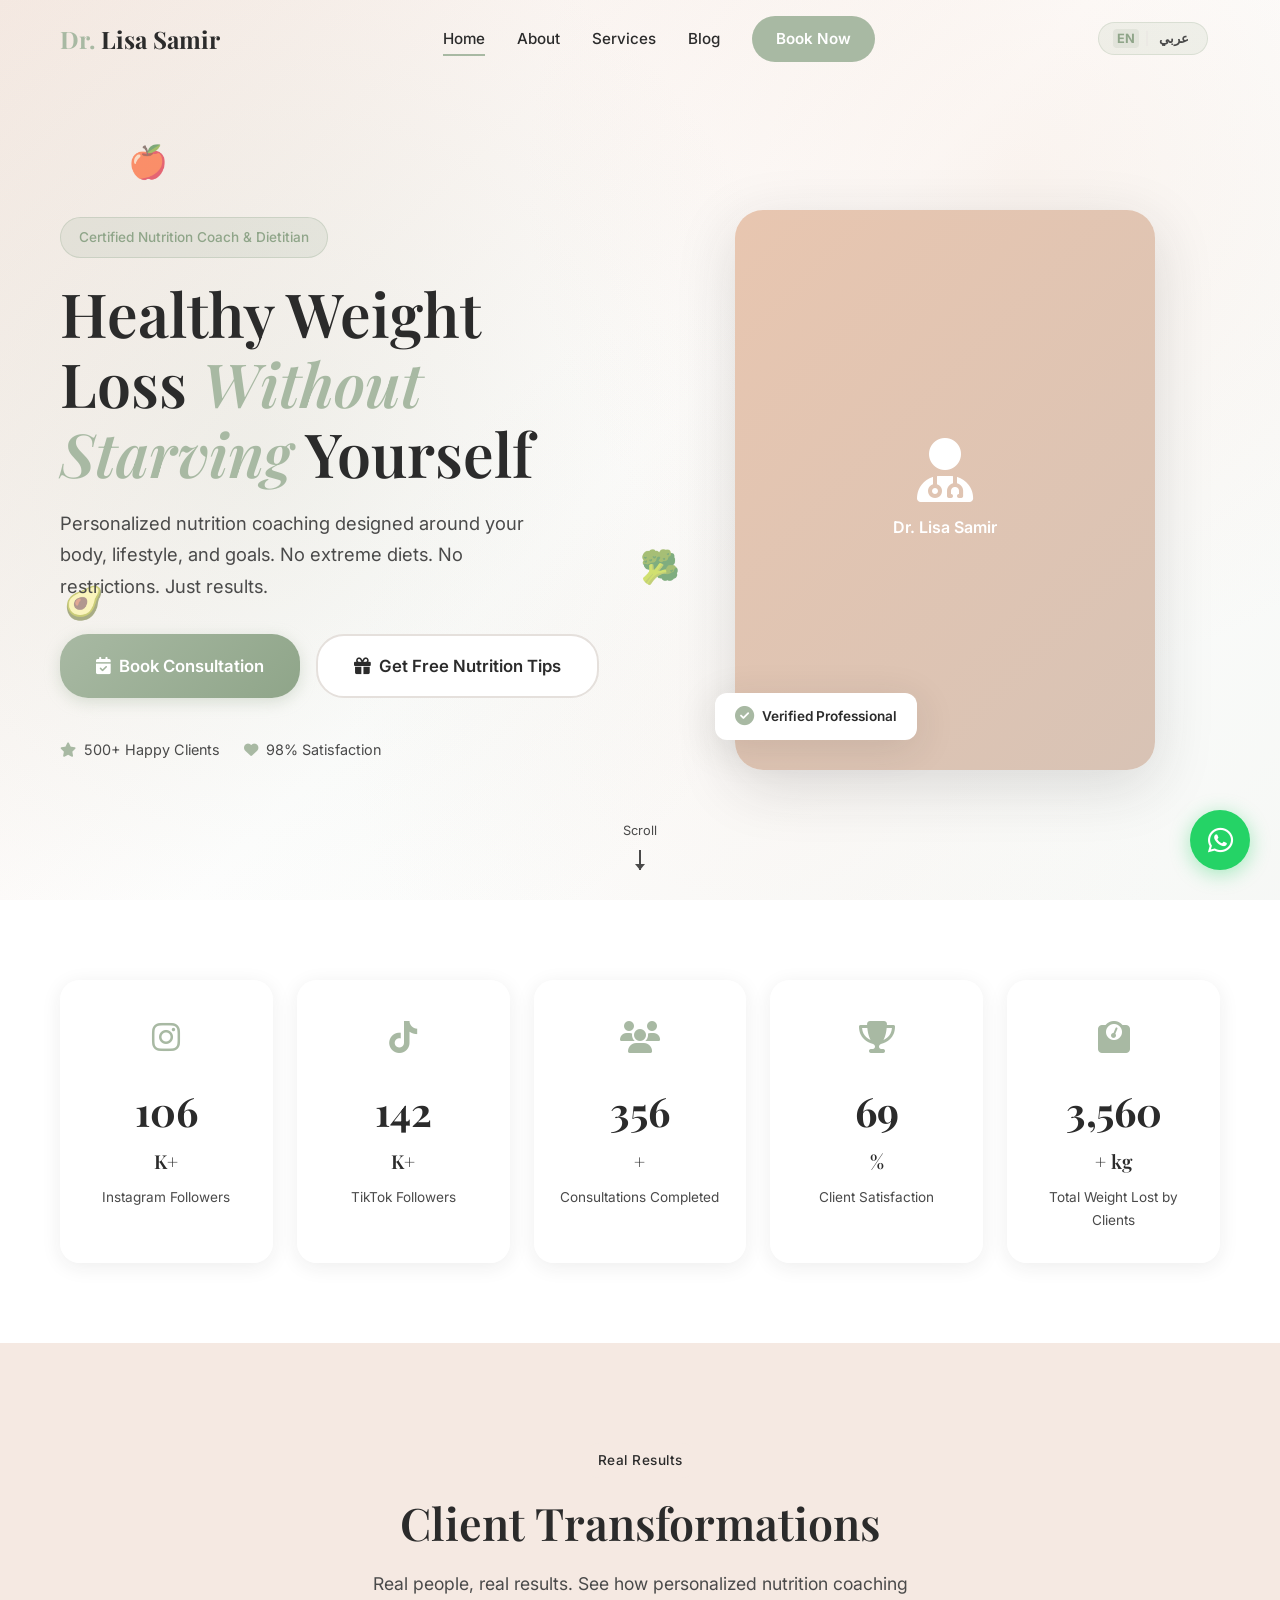
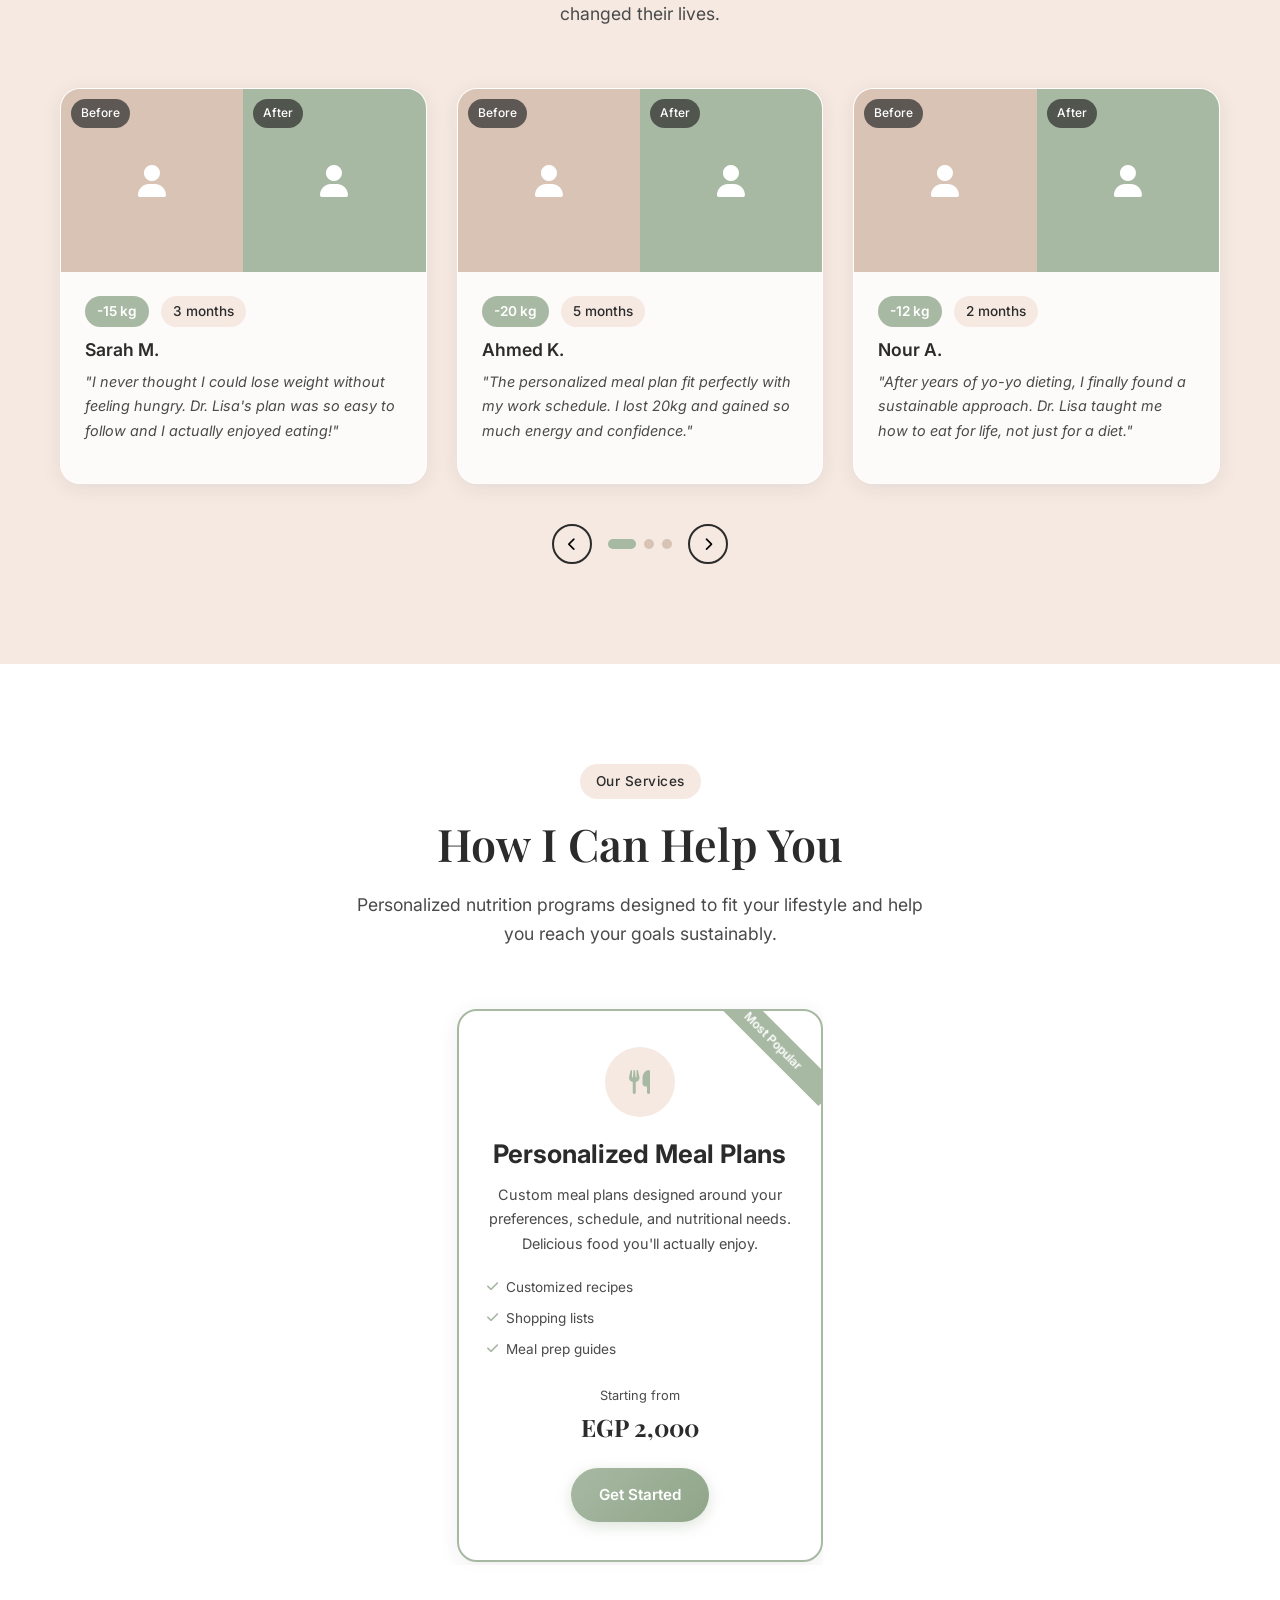
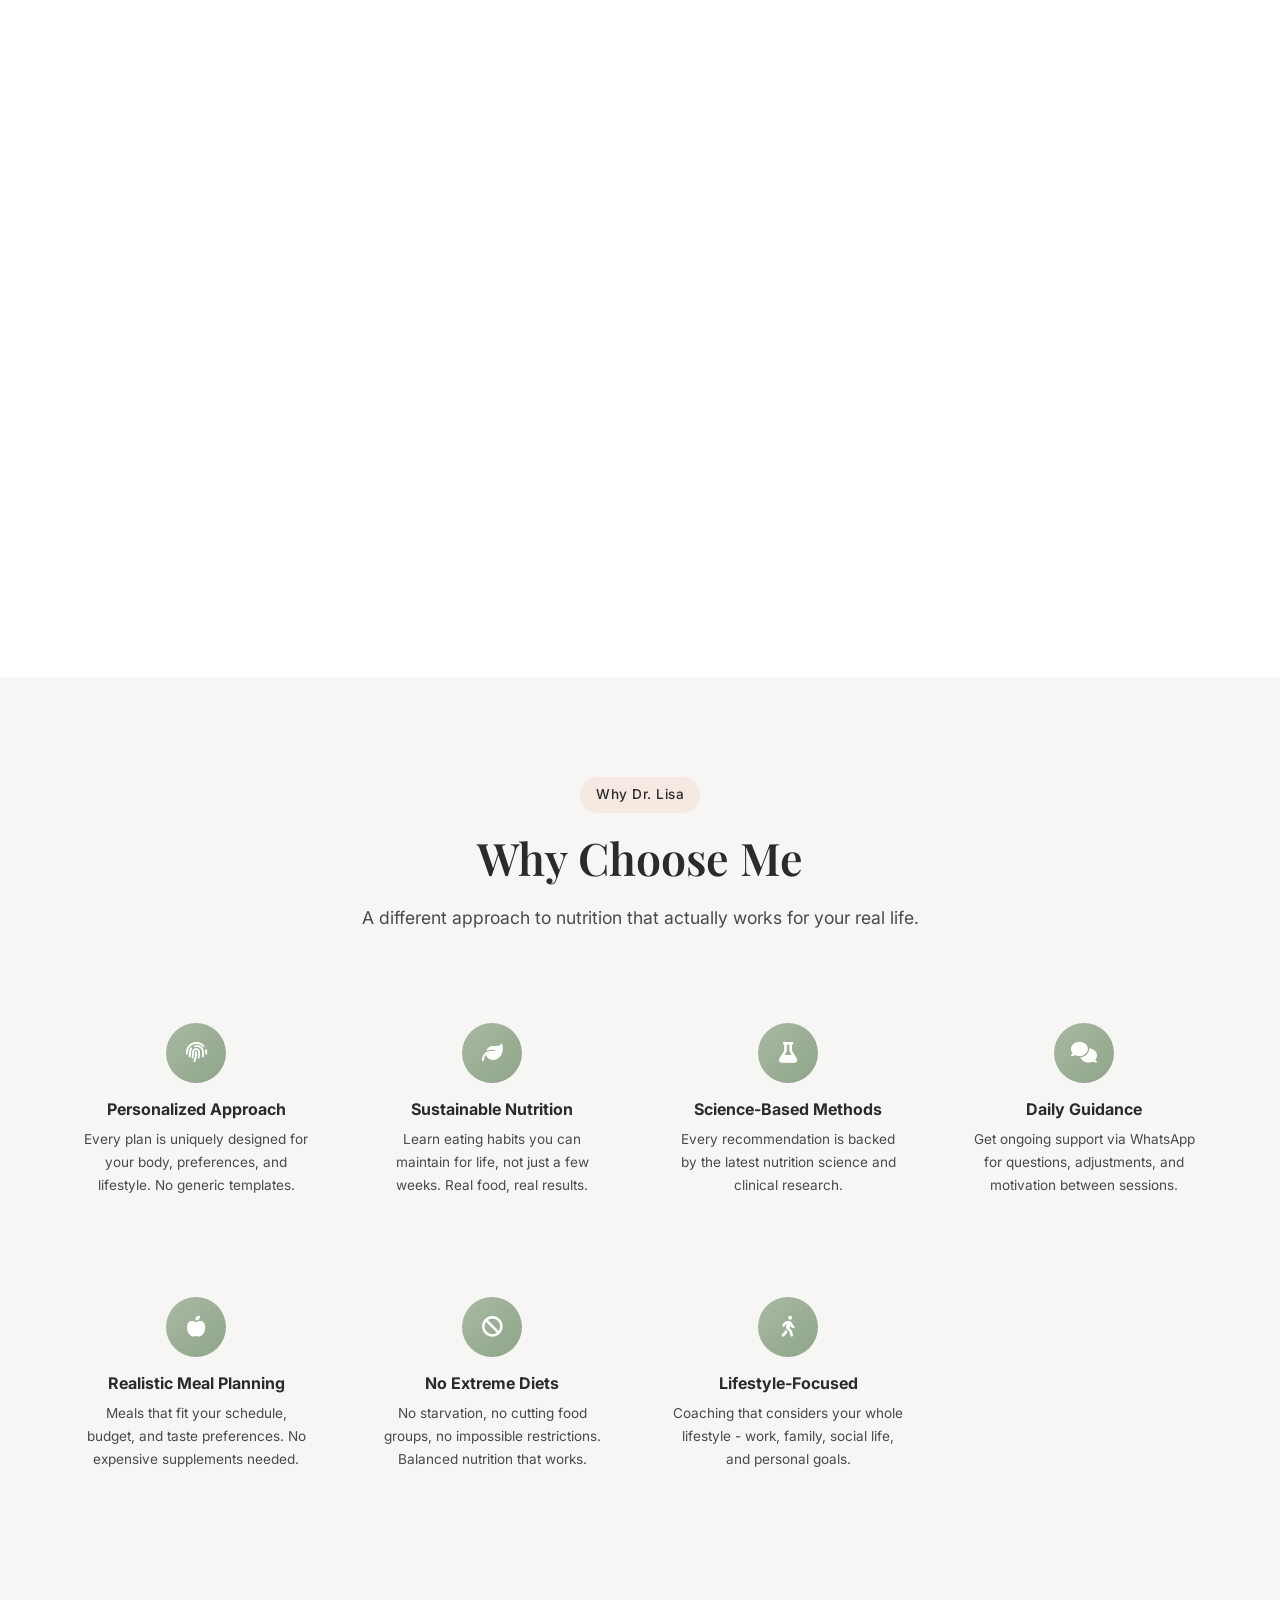
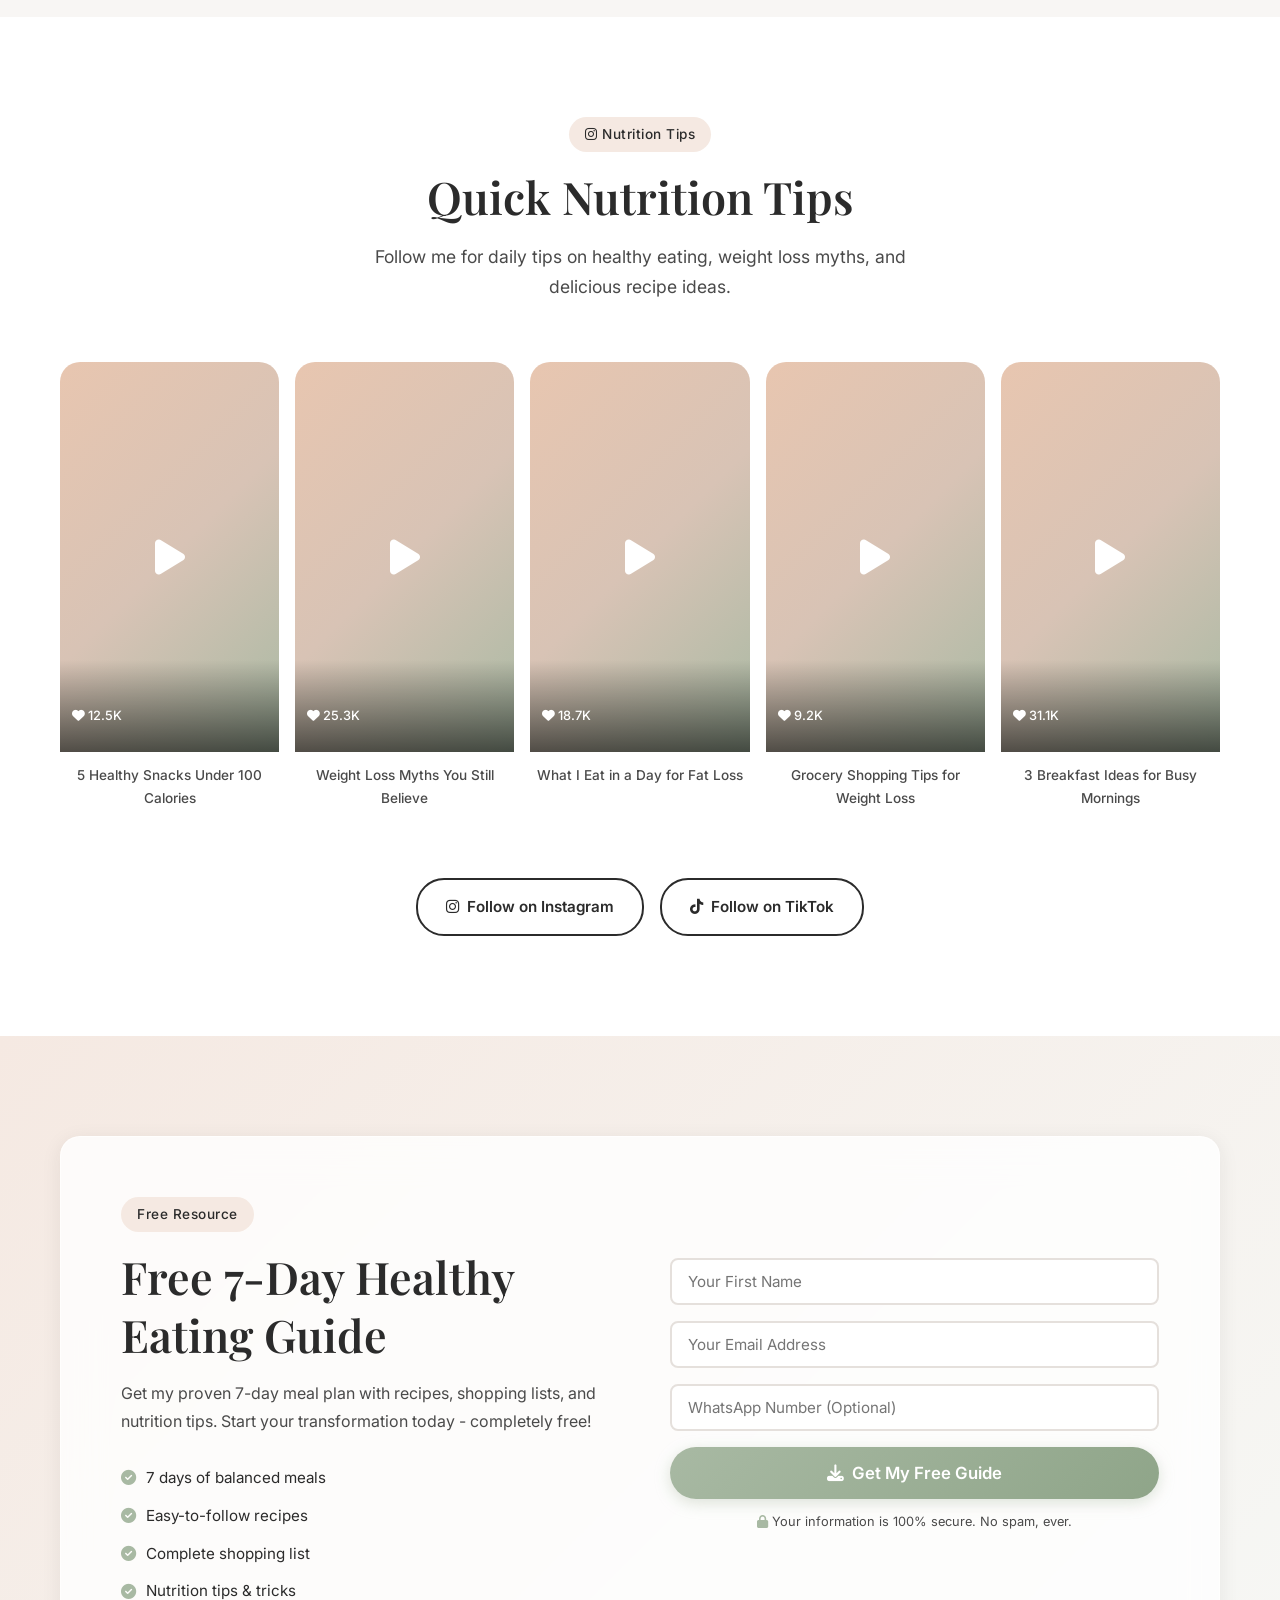
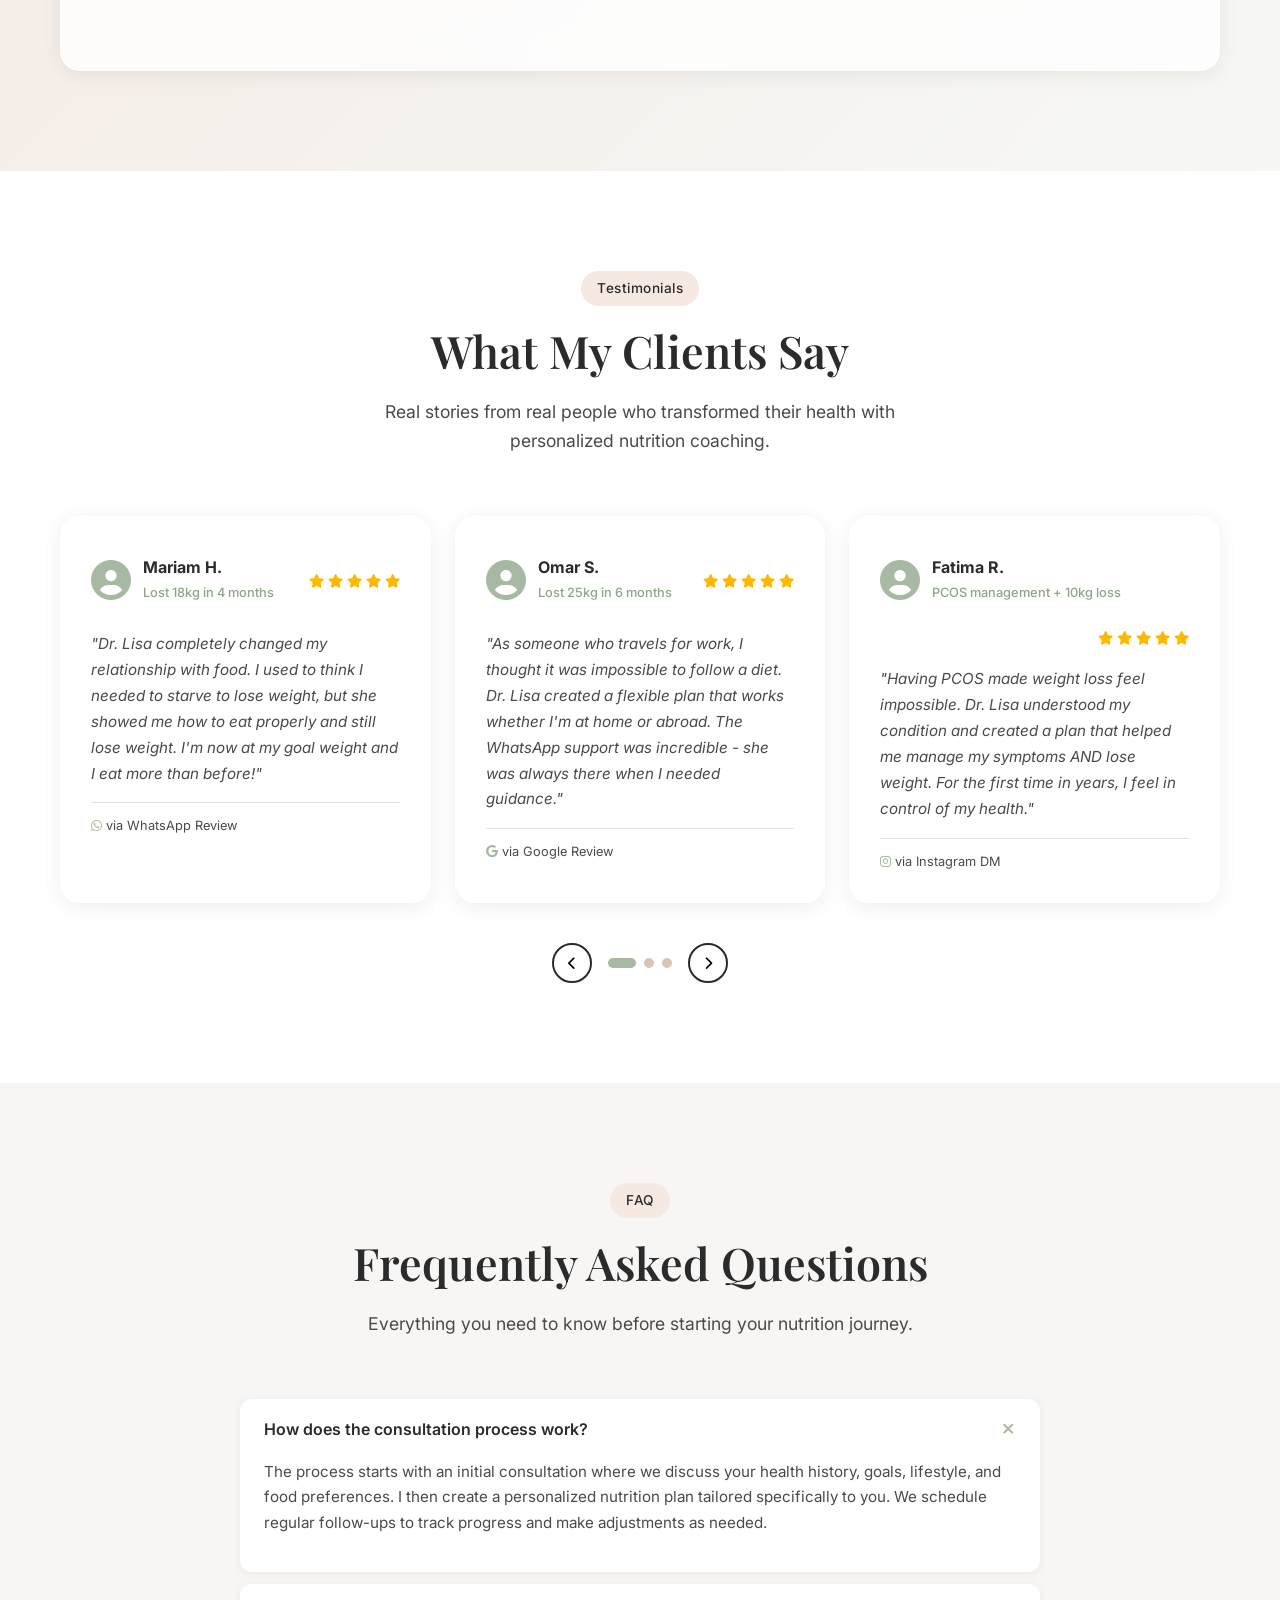
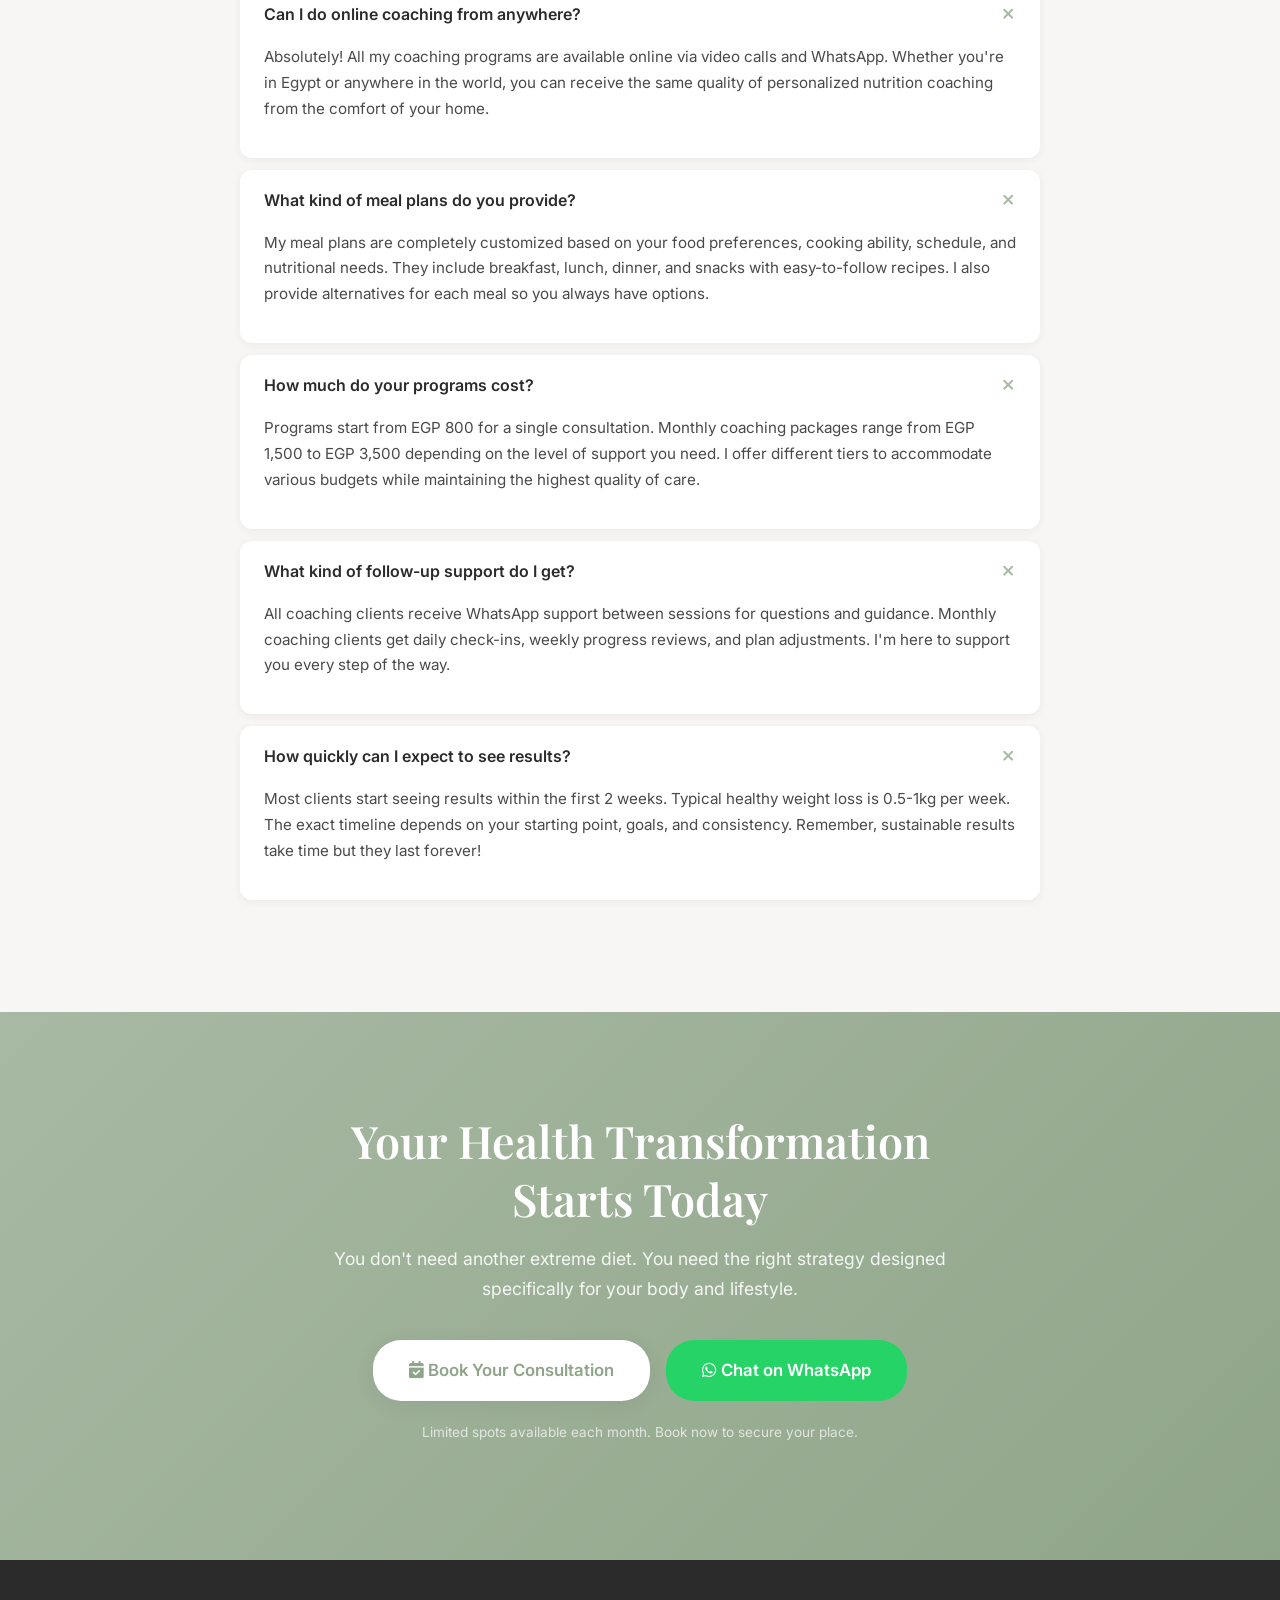
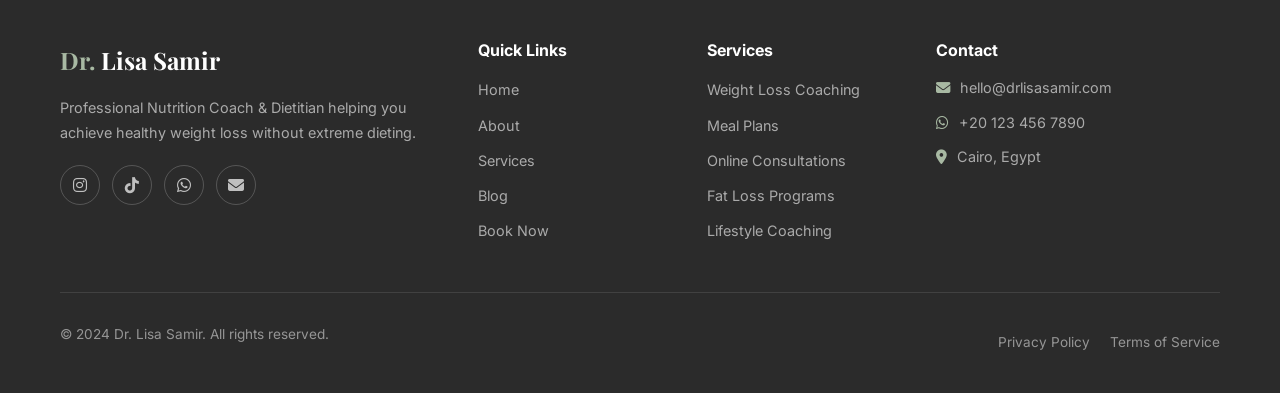
==== commit f1099b75: "feat: Add EN/Arabic language switcher with RTL support - Language toggle button (EN | عربي) in navig" ====
--- a/index.html
+++ b/index.html
@@ -9,7 +9,7 @@
     <title>Dr. Lisa Samir | Nutrition Coach & Dietitian - Healthy Weight Loss</title>
     <link rel="preconnect" href="https://fonts.googleapis.com">
     <link rel="preconnect" href="https://fonts.gstatic.com" crossorigin>
-    <link href="https://fonts.googleapis.com/css2?family=Inter:wght@300;400;500;600;700;800&family=Playfair+Display:ital,wght@0,400;0,500;0,600;0,700;1,400;1,500&display=swap" rel="stylesheet">
+    <link href="https://fonts.googleapis.com/css2?family=Inter:wght@300;400;500;600;700;800&family=Playfair+Display:ital,wght@0,400;0,500;0,600;0,700;1,400;1,500&family=Cairo:wght@300;400;500;600;700;800&display=swap" rel="stylesheet">
     <link rel="stylesheet" href="https://cdnjs.cloudflare.com/ajax/libs/font-awesome/6.5.0/css/all.min.css">
     <link rel="stylesheet" href="css/style.css">
     <!-- Meta Pixel placeholder -->
@@ -23,7 +23,7 @@
 
     <!-- Sticky CTA Mobile -->
     <div class="sticky-cta-mobile">
-        <a href="booking.html" class="btn btn-primary btn-sticky">Book Consultation</a>
+        <a href="booking.html" class="btn btn-primary btn-sticky" data-i18n="sticky_cta">Book Consultation</a>
     </div>
 
     <!-- Navigation -->
@@ -33,12 +33,17 @@
                 <span class="logo-dr">Dr.</span> Lisa Samir
             </a>
             <div class="nav-menu" id="nav-menu">
-                <a href="index.html" class="nav-link active">Home</a>
-                <a href="about.html" class="nav-link">About</a>
-                <a href="services.html" class="nav-link">Services</a>
-                <a href="blog.html" class="nav-link">Blog</a>
-                <a href="booking.html" class="nav-link nav-cta">Book Now</a>
-            </div>
+                <a href="index.html" class="nav-link active" data-i18n="nav_home">Home</a>
+                <a href="about.html" class="nav-link" data-i18n="nav_about">About</a>
+                <a href="services.html" class="nav-link" data-i18n="nav_services">Services</a>
+                <a href="blog.html" class="nav-link" data-i18n="nav_blog">Blog</a>
+                <a href="booking.html" class="nav-link nav-cta" data-i18n="nav_book">Book Now</a>
+            </div>
+            <button class="lang-toggle" id="lang-toggle" aria-label="Switch language">
+                <span class="lang-option active" data-lang="en">EN</span>
+                <span class="lang-separator">|</span>
+                <span class="lang-option" data-lang="ar">عربي</span>
+            </button>
             <button class="nav-toggle" id="nav-toggle" aria-label="Toggle menu">
                 <span></span>
                 <span></span>
@@ -58,25 +63,25 @@
         </div>
         <div class="container hero-content">
             <div class="hero-text">
-                <span class="hero-badge">Certified Nutrition Coach & Dietitian</span>
-                <h1 class="hero-title">Healthy Weight Loss <span class="highlight">Without Starving</span> Yourself</h1>
-                <p class="hero-subtitle">Personalized nutrition coaching designed around your body, lifestyle, and goals. No extreme diets. No restrictions. Just results.</p>
+                <span class="hero-badge" data-i18n="hero_badge">Certified Nutrition Coach & Dietitian</span>
+                <h1 class="hero-title" data-i18n="hero_title">Healthy Weight Loss <span class="highlight">Without Starving</span> Yourself</h1>
+                <p class="hero-subtitle" data-i18n="hero_subtitle">Personalized nutrition coaching designed around your body, lifestyle, and goals. No extreme diets. No restrictions. Just results.</p>
                 <div class="hero-ctas">
-                    <a href="booking.html" class="btn btn-primary btn-lg">
+                    <a href="booking.html" class="btn btn-primary btn-lg" data-i18n="hero_cta_primary">
                         <i class="fas fa-calendar-check"></i> Book Consultation
                     </a>
-                    <a href="#lead-magnet" class="btn btn-secondary btn-lg">
+                    <a href="#lead-magnet" class="btn btn-secondary btn-lg" data-i18n="hero_cta_secondary">
                         <i class="fas fa-gift"></i> Get Free Nutrition Tips
                     </a>
                 </div>
                 <div class="hero-trust">
                     <div class="trust-item">
                         <i class="fas fa-star"></i>
-                        <span>500+ Happy Clients</span>
+                        <span data-i18n="hero_trust_1">500+ Happy Clients</span>
                     </div>
                     <div class="trust-item">
                         <i class="fas fa-heart"></i>
-                        <span>98% Satisfaction</span>
+                        <span data-i18n="hero_trust_2">98% Satisfaction</span>
                     </div>
                 </div>
             </div>
@@ -139,9 +144,9 @@
     <section class="transformations" id="transformations">
         <div class="container">
             <div class="section-header">
-                <span class="section-badge">Real Results</span>
-                <h2 class="section-title">Client Transformations</h2>
-                <p class="section-subtitle">Real people, real results. See how personalized nutrition coaching changed their lives.</p>
+                <span class="section-badge" data-i18n="transform_badge">Real Results</span>
+                <h2 class="section-title" data-i18n="transform_title">Client Transformations</h2>
+                <p class="section-subtitle" data-i18n="transform_subtitle">Real people, real results. See how personalized nutrition coaching changed their lives.</p>
             </div>
             <div class="transformations-carousel">
                 <div class="transformation-card glass-card">
@@ -226,9 +231,9 @@
     <section class="services" id="services">
         <div class="container">
             <div class="section-header">
-                <span class="section-badge">Our Services</span>
-                <h2 class="section-title">How I Can Help You</h2>
-                <p class="section-subtitle">Personalized nutrition programs designed to fit your lifestyle and help you reach your goals sustainably.</p>
+                <span class="section-badge" data-i18n="services_badge">Our Services</span>
+                <h2 class="section-title" data-i18n="services_title">How I Can Help You</h2>
+                <p class="section-subtitle" data-i18n="services_subtitle">Personalized nutrition programs designed to fit your lifestyle and help you reach your goals sustainably.</p>
             </div>
             <div class="services-grid">
                 <div class="service-card glass-card">
@@ -329,9 +334,9 @@
     <section class="why-choose" id="why-choose">
         <div class="container">
             <div class="section-header">
-                <span class="section-badge">Why Dr. Lisa</span>
-                <h2 class="section-title">Why Choose Me</h2>
-                <p class="section-subtitle">A different approach to nutrition that actually works for your real life.</p>
+                <span class="section-badge" data-i18n="why_badge">Why Dr. Lisa</span>
+                <h2 class="section-title" data-i18n="why_title">Why Choose Me</h2>
+                <p class="section-subtitle" data-i18n="why_subtitle">A different approach to nutrition that actually works for your real life.</p>
             </div>
             <div class="why-grid">
                 <div class="why-card">
@@ -376,9 +381,9 @@
     <section class="reels-section" id="reels">
         <div class="container">
             <div class="section-header">
-                <span class="section-badge"><i class="fab fa-instagram"></i> Nutrition Tips</span>
-                <h2 class="section-title">Quick Nutrition Tips</h2>
-                <p class="section-subtitle">Follow me for daily tips on healthy eating, weight loss myths, and delicious recipe ideas.</p>
+                <span class="section-badge" data-i18n="reels_badge"><i class="fab fa-instagram"></i> Nutrition Tips</span>
+                <h2 class="section-title" data-i18n="reels_title">Quick Nutrition Tips</h2>
+                <p class="section-subtitle" data-i18n="reels_subtitle">Follow me for daily tips on healthy eating, weight loss myths, and delicious recipe ideas.</p>
             </div>
             <div class="reels-grid">
                 <div class="reel-card">
@@ -442,8 +447,8 @@
         <div class="container">
             <div class="lead-magnet-wrapper glass-card">
                 <div class="lead-magnet-content">
-                    <span class="section-badge">Free Resource</span>
-                    <h2>Free 7-Day Healthy Eating Guide</h2>
+                    <span class="section-badge" data-i18n="lead_badge">Free Resource</span>
+                    <h2 data-i18n="lead_title">Free 7-Day Healthy Eating Guide</h2>
                     <p>Get my proven 7-day meal plan with recipes, shopping lists, and nutrition tips. Start your transformation today - completely free!</p>
                     <ul class="lead-magnet-benefits">
                         <li><i class="fas fa-check-circle"></i> 7 days of balanced meals</li>
@@ -476,9 +481,9 @@
     <section class="testimonials" id="testimonials">
         <div class="container">
             <div class="section-header">
-                <span class="section-badge">Testimonials</span>
-                <h2 class="section-title">What My Clients Say</h2>
-                <p class="section-subtitle">Real stories from real people who transformed their health with personalized nutrition coaching.</p>
+                <span class="section-badge" data-i18n="testimonials_badge">Testimonials</span>
+                <h2 class="section-title" data-i18n="testimonials_title">What My Clients Say</h2>
+                <p class="section-subtitle" data-i18n="testimonials_subtitle">Real stories from real people who transformed their health with personalized nutrition coaching.</p>
             </div>
             <div class="testimonials-slider">
                 <div class="testimonial-card glass-card">
@@ -563,9 +568,9 @@
     <section class="faq" id="faq">
         <div class="container">
             <div class="section-header">
-                <span class="section-badge">FAQ</span>
-                <h2 class="section-title">Frequently Asked Questions</h2>
-                <p class="section-subtitle">Everything you need to know before starting your nutrition journey.</p>
+                <span class="section-badge" data-i18n="faq_badge">FAQ</span>
+                <h2 class="section-title" data-i18n="faq_title">Frequently Asked Questions</h2>
+                <p class="section-subtitle" data-i18n="faq_subtitle">Everything you need to know before starting your nutrition journey.</p>
             </div>
             <div class="faq-list">
                 <div class="faq-item">
@@ -630,17 +635,17 @@
     <section class="final-cta" id="final-cta">
         <div class="container">
             <div class="cta-content">
-                <h2 class="cta-title">Your Health Transformation Starts Today</h2>
-                <p class="cta-subtitle">You don't need another extreme diet. You need the right strategy designed specifically for your body and lifestyle.</p>
+                <h2 class="cta-title" data-i18n="cta_title">Your Health Transformation Starts Today</h2>
+                <p class="cta-subtitle" data-i18n="cta_subtitle">You don't need another extreme diet. You need the right strategy designed specifically for your body and lifestyle.</p>
                 <div class="cta-buttons">
                     <a href="booking.html" class="btn btn-primary btn-lg">
-                        <i class="fas fa-calendar-check"></i> Book Your Consultation
+                        <span data-i18n="cta_btn_book"><i class="fas fa-calendar-check"></i> Book Your Consultation</span>
                     </a>
                     <a href="https://wa.me/+201234567890" class="btn btn-whatsapp btn-lg" target="_blank">
-                        <i class="fab fa-whatsapp"></i> Chat on WhatsApp
+                        <span data-i18n="cta_btn_whatsapp"><i class="fab fa-whatsapp"></i> Chat on WhatsApp</span>
                     </a>
                 </div>
-                <p class="cta-note">Limited spots available each month. Book now to secure your place.</p>
+                <p class="cta-note" data-i18n="cta_note">Limited spots available each month. Book now to secure your place.</p>
             </div>
         </div>
     </section>
@@ -700,6 +705,8 @@
         </div>
     </footer>
 
+    <script src="js/translations.js"></script>
+    <script src="js/lang-switcher.js"></script>
     <script src="js/main.js"></script>
 </body>
 </html>
--- a/css/style.css
+++ b/css/style.css
@@ -2610,3 +2610,310 @@
     background: var(--sage);
     color: var(--white);
 }
+
+
+
+/* ============ LANGUAGE TOGGLE ============ */
+.lang-toggle {
+    display: flex;
+    align-items: center;
+    gap: 6px;
+    background: rgba(168, 185, 163, 0.15);
+    border: 1px solid rgba(168, 185, 163, 0.3);
+    border-radius: 50px;
+    padding: 6px 14px;
+    cursor: pointer;
+    font-family: var(--font-primary);
+    font-size: 0.8rem;
+    font-weight: 600;
+    transition: var(--transition);
+    margin-right: 12px;
+}
+
+.lang-toggle:hover {
+    background: rgba(168, 185, 163, 0.25);
+    border-color: var(--sage);
+}
+
+.lang-option {
+    color: var(--charcoal-light);
+    transition: var(--transition);
+    padding: 2px 4px;
+    border-radius: 4px;
+}
+
+.lang-option.active {
+    color: var(--sage-dark);
+    font-weight: 700;
+    background: rgba(168, 185, 163, 0.2);
+}
+
+.lang-separator {
+    color: var(--gray-medium);
+    font-weight: 300;
+}
+
+@media (max-width: 768px) {
+    .lang-toggle {
+        position: fixed;
+        top: 18px;
+        right: 70px;
+        z-index: 1002;
+        background: rgba(255, 255, 255, 0.9);
+        backdrop-filter: blur(10px);
+        -webkit-backdrop-filter: blur(10px);
+        box-shadow: var(--shadow-sm);
+    }
+}
+
+/* ============ RTL SUPPORT ============ */
+html[dir="rtl"] {
+    direction: rtl;
+}
+
+html[dir="rtl"] body {
+    font-family: 'Cairo', var(--font-primary);
+    text-align: right;
+}
+
+html[dir="rtl"] h1,
+html[dir="rtl"] h2,
+html[dir="rtl"] h3,
+html[dir="rtl"] h4,
+html[dir="rtl"] h5,
+html[dir="rtl"] h6 {
+    font-family: 'Cairo', var(--font-display);
+}
+
+/* Navigation RTL */
+html[dir="rtl"] .nav-menu {
+    direction: rtl;
+}
+
+html[dir="rtl"] .nav-link::after {
+    left: auto;
+    right: 0;
+}
+
+@media (max-width: 768px) {
+    html[dir="rtl"] .nav-menu {
+        right: auto;
+        left: -100%;
+    }
+
+    html[dir="rtl"] .nav-menu.active {
+        left: 0;
+        right: auto;
+    }
+
+    html[dir="rtl"] .lang-toggle {
+        right: auto;
+        left: 70px;
+    }
+}
+
+/* Hero RTL */
+html[dir="rtl"] .hero-content {
+    direction: rtl;
+}
+
+html[dir="rtl"] .hero-badge-card {
+    left: auto;
+    right: -20px;
+}
+
+html[dir="rtl"] .hero-ctas {
+    justify-content: flex-start;
+}
+
+@media (max-width: 768px) {
+    html[dir="rtl"] .hero-ctas {
+        justify-content: center;
+    }
+}
+
+/* Buttons RTL */
+html[dir="rtl"] .btn {
+    flex-direction: row-reverse;
+}
+
+html[dir="rtl"] .btn i {
+    margin-left: 0;
+}
+
+/* Cards & Grids RTL */
+html[dir="rtl"] .service-highlights li,
+html[dir="rtl"] .lead-magnet-benefits li,
+html[dir="rtl"] .pricing-card ul li,
+html[dir="rtl"] .footer-contact ul li,
+html[dir="rtl"] .expect-item,
+html[dir="rtl"] .quick-contact-item {
+    flex-direction: row-reverse;
+    text-align: right;
+}
+
+html[dir="rtl"] .service-highlights {
+    text-align: right;
+}
+
+html[dir="rtl"] .pricing-card ul {
+    text-align: right;
+}
+
+html[dir="rtl"] .testimonial-header {
+    flex-direction: row-reverse;
+}
+
+html[dir="rtl"] .testimonial-rating {
+    margin-left: 0;
+    margin-right: auto;
+}
+
+html[dir="rtl"] .transform-label {
+    left: auto;
+    right: 10px;
+}
+
+/* FAQ RTL */
+html[dir="rtl"] .faq-question {
+    text-align: right;
+    flex-direction: row-reverse;
+}
+
+/* Footer RTL */
+html[dir="rtl"] .footer-social {
+    justify-content: flex-start;
+}
+
+html[dir="rtl"] .footer-bottom {
+    flex-direction: row-reverse;
+}
+
+@media (max-width: 768px) {
+    html[dir="rtl"] .footer-bottom {
+        flex-direction: column;
+        text-align: center;
+    }
+}
+
+/* WhatsApp Float RTL */
+html[dir="rtl"] .whatsapp-float {
+    right: auto;
+    left: 30px;
+}
+
+@media (max-width: 768px) {
+    html[dir="rtl"] .whatsapp-float {
+        right: auto;
+        left: 20px;
+    }
+}
+
+/* About Page RTL */
+html[dir="rtl"] .about-quote blockquote {
+    border-left: none;
+    border-right: 4px solid var(--sage);
+    border-radius: var(--radius-md) 0 0 var(--radius-md);
+}
+
+html[dir="rtl"] .about-experience-badge {
+    right: auto;
+    left: -15px;
+}
+
+/* Services Page RTL */
+html[dir="rtl"] .detail-block h4 {
+    flex-direction: row-reverse;
+}
+
+html[dir="rtl"] .detail-block ul li {
+    padding-left: 0;
+    padding-right: 16px;
+}
+
+html[dir="rtl"] .detail-block ul li::before {
+    left: auto;
+    right: 0;
+}
+
+/* Blog RTL */
+html[dir="rtl"] .article-meta {
+    flex-direction: row-reverse;
+}
+
+html[dir="rtl"] .blog-read-more {
+    flex-direction: row-reverse;
+}
+
+html[dir="rtl"] .article-category {
+    left: auto;
+    right: 16px;
+}
+
+/* Booking Form RTL */
+html[dir="rtl"] .form-group input,
+html[dir="rtl"] .form-group select,
+html[dir="rtl"] .form-group textarea {
+    text-align: right;
+}
+
+html[dir="rtl"] .checkbox-label,
+html[dir="rtl"] .radio-label {
+    flex-direction: row-reverse;
+}
+
+html[dir="rtl"] .step-title {
+    flex-direction: row-reverse;
+}
+
+html[dir="rtl"] .form-buttons {
+    flex-direction: row-reverse;
+}
+
+/* Featured Badge RTL */
+html[dir="rtl"] .featured-badge {
+    right: auto;
+    left: -30px;
+    transform: rotate(-45deg);
+}
+
+/* Philosophy Numbers RTL */
+html[dir="rtl"] .philosophy-number {
+    text-align: right;
+}
+
+/* Scroll Indicator RTL */
+html[dir="rtl"] .hero-scroll-indicator {
+    left: auto;
+    right: 50%;
+    transform: translateX(50%);
+}
+
+/* Trust Items RTL */
+html[dir="rtl"] .trust-item {
+    flex-direction: row-reverse;
+}
+
+/* Stat Card RTL */
+html[dir="rtl"] .stat-card {
+    direction: rtl;
+}
+
+/* Reel Overlay RTL */
+html[dir="rtl"] .reel-overlay {
+    text-align: right;
+}
+
+/* Form Progress RTL */
+html[dir="rtl"] .form-progress {
+    flex-direction: row-reverse;
+}
+
+/* Sidebar RTL */
+html[dir="rtl"] .expect-icon {
+    order: 1;
+}
+
+html[dir="rtl"] .expect-text {
+    text-align: right;
+}
